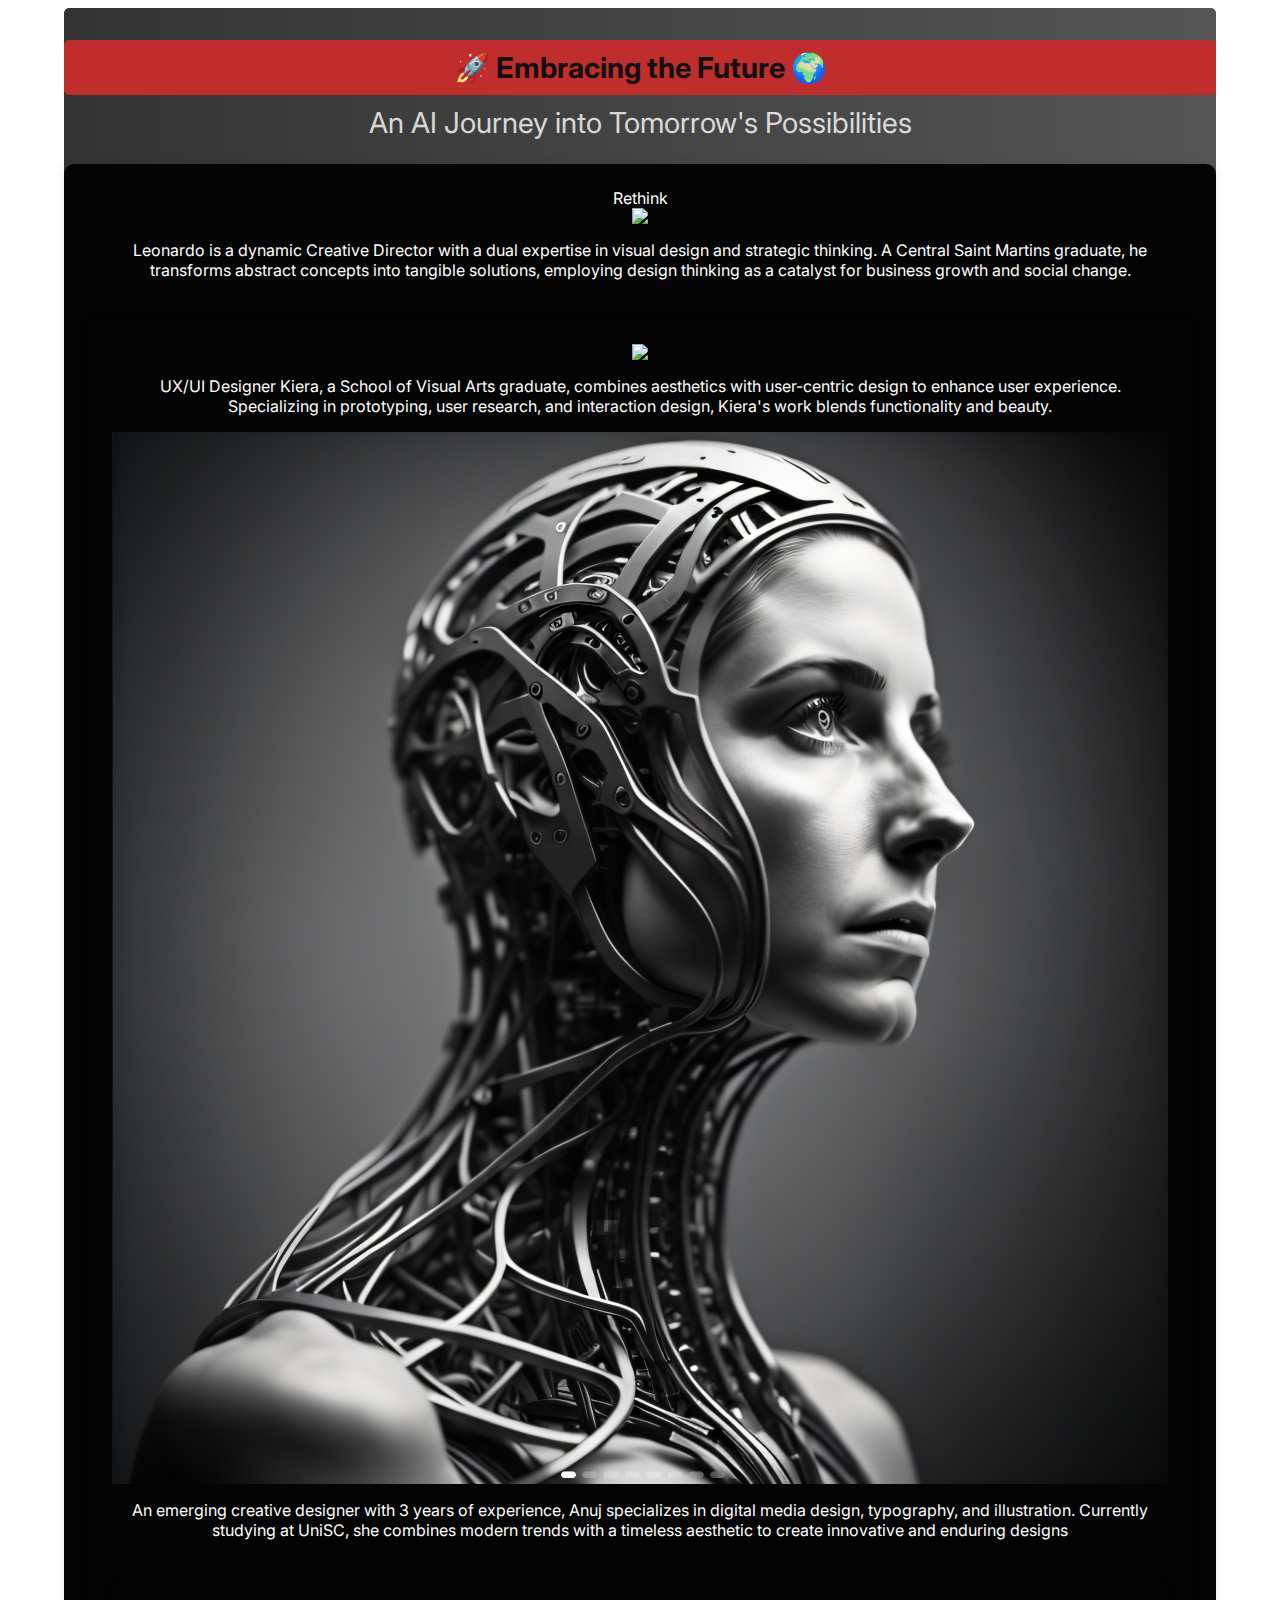
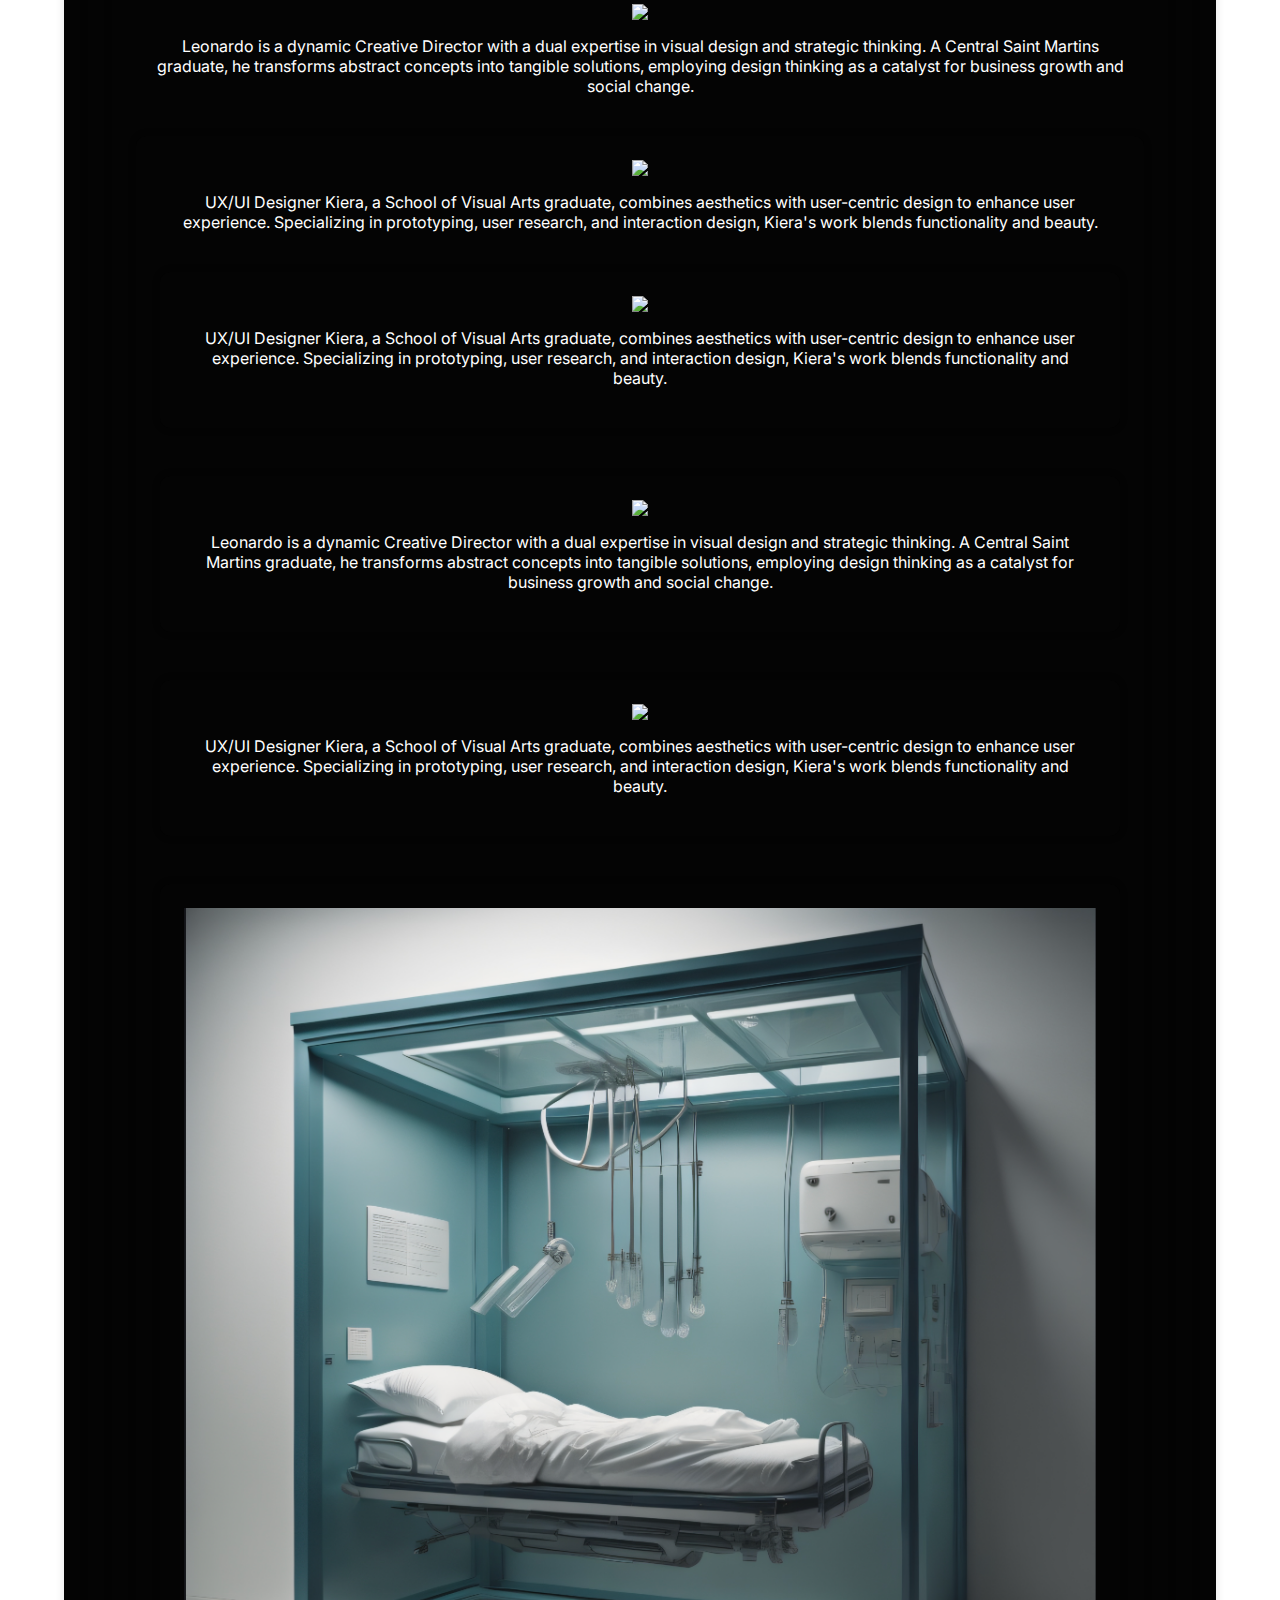
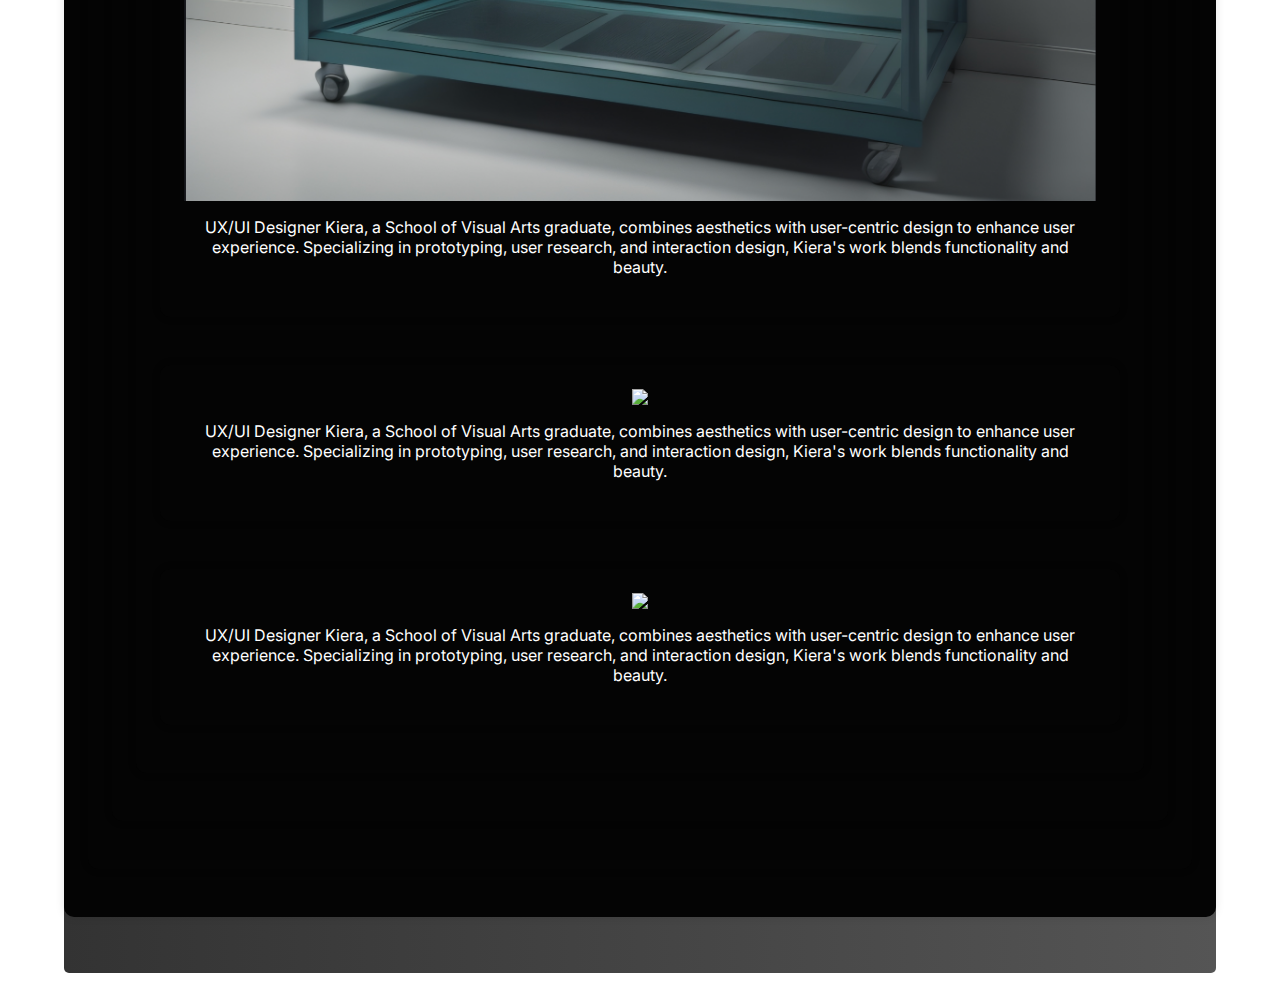
==== index.html @ 58dbc4e2 "Add files via upload" ====
<!DOCTYPE html>
<html>
<head>
    <meta charset="UTF-8" />
    <meta name="viewport" content="width=device-width, initial-scale=1">
    <title>DES222</title>
    <link href='https://fonts.googleapis.com/css?family=Inter' rel='stylesheet'>
    <link rel="stylesheet" href="style.css">
</head>
<body>
    
  <div class="main-container">
    <div class="banner" id="banner">
        <div class="banner-title">🚀 Embracing the Future 🌍</div>
        <div class="banner-subtitle">An AI Journey into Tomorrow's Possibilities</div>
        
        
        
        
        
        <style>
          .team-member-card-image {
            max-width: 100%; /* Set the maximum width to 100% of its container */
            width: auto; /* Let the browser adjust the width while maintaining aspect ratio */
            height: auto; /* Allow the height to adjust automatically */
            display: block; /* Ensures proper alignment and spacing */
          }
        </style>
   


    
    <div class="team-member-card" id="teamMemberCard2"> Rethink
      <img class="team-member-card-image" id="teamMemberCardImage2" src="./images/New head.png"></img>
      <div class="team-member-card-blurb" id="teamMemberCardBlurb2">Leonardo is a dynamic Creative Director with a dual expertise in visual design and strategic thinking. A Central Saint Martins graduate, he transforms abstract concepts into tangible solutions, employing design thinking as a catalyst for business growth and social change.</div>
    
    <div class="team-member-card" id="teamMemberCard3">
      <img class="team-member-card-image" id="teamMemberCardImage3" src="./images/Human Age .png"></img>
      <div class="team-member-card-blurb" id="teamMemberCardBlurb3">UX/UI Designer Kiera, a School of Visual Arts graduate, combines aesthetics with user-centric design to enhance user experience. Specializing in prototyping, user research, and interaction design, Kiera's work blends functionality and beauty.</div>
    
    <div class="Human Evalution" id="teamMemberCard1">
      <img class="team-member-card-image" id="teamMemberCardImage1" src="./images/Robot change.png"></img>
      <div class="team-member-card-blurb" id="teamMemberCardBlurb1">An emerging creative designer with 3 years of experience, Anuj specializes in digital media design, typography, and illustration. Currently studying at UniSC, she combines modern trends with a timeless aesthetic to create innovative and enduring designs</div>
  
    <div class="team-member-card" id="teamMemberCard2">
      <img class="team-member-card-image" id="teamMemberCardImage2" src="./images/Hospital.png"></img>
      <div class="team-member-card-blurb" id="teamMemberCardBlurb2">Leonardo is a dynamic Creative Director with a dual expertise in visual design and strategic thinking. A Central Saint Martins graduate, he transforms abstract concepts into tangible solutions, employing design thinking as a catalyst for business growth and social change.</div>
    
    <div class="team-member-card" id="teamMemberCard3">
      <img class="team-member-card-image" id="teamMemberCardImage3" src="./images/Human upgrades.png"></img>
      <div class="team-member-card-blurb" id="teamMemberCardBlurb3">UX/UI Designer Kiera, a School of Visual Arts graduate, combines aesthetics with user-centric design to enhance user experience. Specializing in prototyping, user research, and interaction design, Kiera's work blends functionality and beauty.</div>
      <div class="team-member-card" id="teamMemberCard3">
      <img class="team-member-card-image" id="teamMemberCardImage3" src="./images/Medical advancments.png"></img>
      <div class="team-member-card-blurb" id="teamMemberCardBlurb3">UX/UI Designer Kiera, a School of Visual Arts graduate, combines aesthetics with user-centric design to enhance user experience. Specializing in prototyping, user research, and interaction design, Kiera's work blends functionality and beauty.</div>
    </div>
    <div class="team-member-card" id="teamMemberCard2">
      <img class="team-member-card-image" id="teamMemberCardImage2" src="./images/Future evalution.png"></img>
      <div class="team-member-card-blurb" id="teamMemberCardBlurb2">Leonardo is a dynamic Creative Director with a dual expertise in visual design and strategic thinking. A Central Saint Martins graduate, he transforms abstract concepts into tangible solutions, employing design thinking as a catalyst for business growth and social change.</div>
    </div>
    <div class="team-member-card" id="teamMemberCard3">
      <img class="team-member-card-image" id="teamMemberCardImage3" src="./images/Future Dating.png"></img>
      <div class="team-member-card-blurb" id="teamMemberCardBlurb3">UX/UI Designer Kiera, a School of Visual Arts graduate, combines aesthetics with user-centric design to enhance user experience. Specializing in prototyping, user research, and interaction design, Kiera's work blends functionality and beauty.</div>
    </div>
    <div class="team-member-card" id="teamMemberCard3">
      <img class="team-member-card-image" id="teamMemberCardImage3" src="./images/Medical Hub.png"></img>
      <div class="team-member-card-blurb" id="teamMemberCardBlurb3">UX/UI Designer Kiera, a School of Visual Arts graduate, combines aesthetics with user-centric design to enhance user experience. Specializing in prototyping, user research, and interaction design, Kiera's work blends functionality and beauty.</div>
    </div>
    <div class="team-member-card" id="teamMemberCard3">
      <img class="team-member-card-image" id="teamMemberCardImage3" src="./images/Future conversation.png"></img>
      <div class="team-member-card-blurb" id="teamMemberCardBlurb3">UX/UI Designer Kiera, a School of Visual Arts graduate, combines aesthetics with user-centric design to enhance user experience. Specializing in prototyping, user research, and interaction design, Kiera's work blends functionality and beauty.</div>
    </div>
    <div class="team-member-card" id="teamMemberCard3">
      <img class="team-member-card-image" id="teamMemberCardImage3" src="./images/Future warfare.png"></img>
      <div class="team-member-card-blurb" id="teamMemberCardBlurb3">UX/UI Designer Kiera, a School of Visual Arts graduate, combines aesthetics with user-centric design to enhance user experience. Specializing in prototyping, user research, and interaction design, Kiera's work blends functionality and beauty.</div>
    </div>
</body>
</html>
---- style.css ----
/* 
Color pallete. This section defines variables for the color pallete,
so that we can refer to particular colors by name instead of hexadecimal values.
This is applied to the 'root' psuedo-element, which just means that these color
variables are available to be used anywhere in our html document
*/
/* Color palette */
:root {
    --white-font: #040404;
    --black-font: #f6f2f2;
    --main-color: #3498db; /* Add a main color */
    --accent-color: #2ecc71; /* Add an accent color */
    --background-color: #f5f5f5;
}

/* Main container styles */
.main-container {
    max-width: 72em;
    margin: 0 auto;
    font-family: 'Inter', sans-serif;
    color: var(--black-font); /* Set the main font color */
}

/* Banner styles */
.banner {
    background: linear-gradient(to right, #333, #555); /* Adjust background colors */
    text-align: center;
    padding: 2em 0; /* Slightly reduce padding for a balanced look */
    color: #fff; /* Change font color to white for contrast */
    border-radius: 5px; /* Adding rounded corners for a consistent look */
    margin-bottom: 20px; /* Adding margin for separation from the main content */
}



/* Banner title styles */
.banner-title {
    font-size: 1.8em; /* Adjust the font size as needed */
    font-weight: bold;
    background-color: #c02d2d; /* Background color */
    color: #121010; /* Text color */
    padding: 10px 20px; /* Adding padding for spacing */
    border-radius: 5px; /* Adding rounded corners */
    margin-bottom: 10px; /* Adding margin to separate from the subtitle */
}


/* Banner subtitle styles */
.banner-subtitle {
    font-size: 1.8em;
    opacity: 0.8;
}

/* Team member card styles */
.team-member-card {
    display: flex;
    flex-direction: column;
    align-items: center;
    background-color: var(--white-font);
    border-radius: 10px;
    box-shadow: 0px 0px 10px rgba(0, 0, 0, 0.1);
    padding: 1.5em;
    margin: 1.5em 0;
}

/* Team member card image styles */
.team-member-card-image {
    width: 100%;
}

/* Team member card blurb styles */
.team-member-card-blurb {
    padding: 1em; /* Add padding for better spacing */
}



/* Grid area names for specific elements */
#banner {
    grid-area: banner; /* Give the grid-area a name */
}

#teamMemberCard1 {
    grid-area: card1; /* Give the grid-area a name */
}

#teamMemberCard2 {
    grid-area: card2; /* Give the grid-area a name */
}

#teamMemberCard3 {
    grid-area: card3; /* Give the grid-area a name */
}

#teamMemberCard1 {
    grid-area: card1; /* Give the grid-area a name */
}

#teamMemberCard2 {
    grid-area: card2; /* Give the grid-area a name */
}

#teamMemberCard3 {
    grid-area: card3; /* Give the grid-area a name */
}

#teamMemberCard1 {
    grid-area: card1; /* Give the grid-area a name */
}

#teamMemberCard2 {
    grid-area: card2; /* Give the grid-area a name */
}

#teamMemberCard3 {
    grid-area: card3; /* Give the grid-area a name */
}


/* Flexible layout grid */
.main-container {
    display: grid;
    column-gap: 1em;
}

/* Responsive layout breakpoints */
.main-container {
    grid-template-areas:
        "banner"
        "card1"
        "card2"
        "card3"
        "clientsTitle"
        "client1"
        "client2"
        "client3"
        "client4"
        "client5"
        "client6"
        "client7"
        "client8";
}

@media (min-width: 50em) {
    .main-container {
        grid-template-areas:
            "banner"
            "card1 card2"
            "card3 card3"
            "clientsTitle clientsTitle"
            "client1 client2"
            "client3 client4"
            "client5 client6"
            "client7 client8";
    }
}

@media (min-width: 75em) {
    .main-container {
        grid-template-areas:
            "banner banner banner"
            "card1 card2 card3"
            "clientsTitle clientsTitle clientsTitle"
            "client1 client2 client3"
            "client4 client5 client6"
            "client7 client8 client8";
    }
}
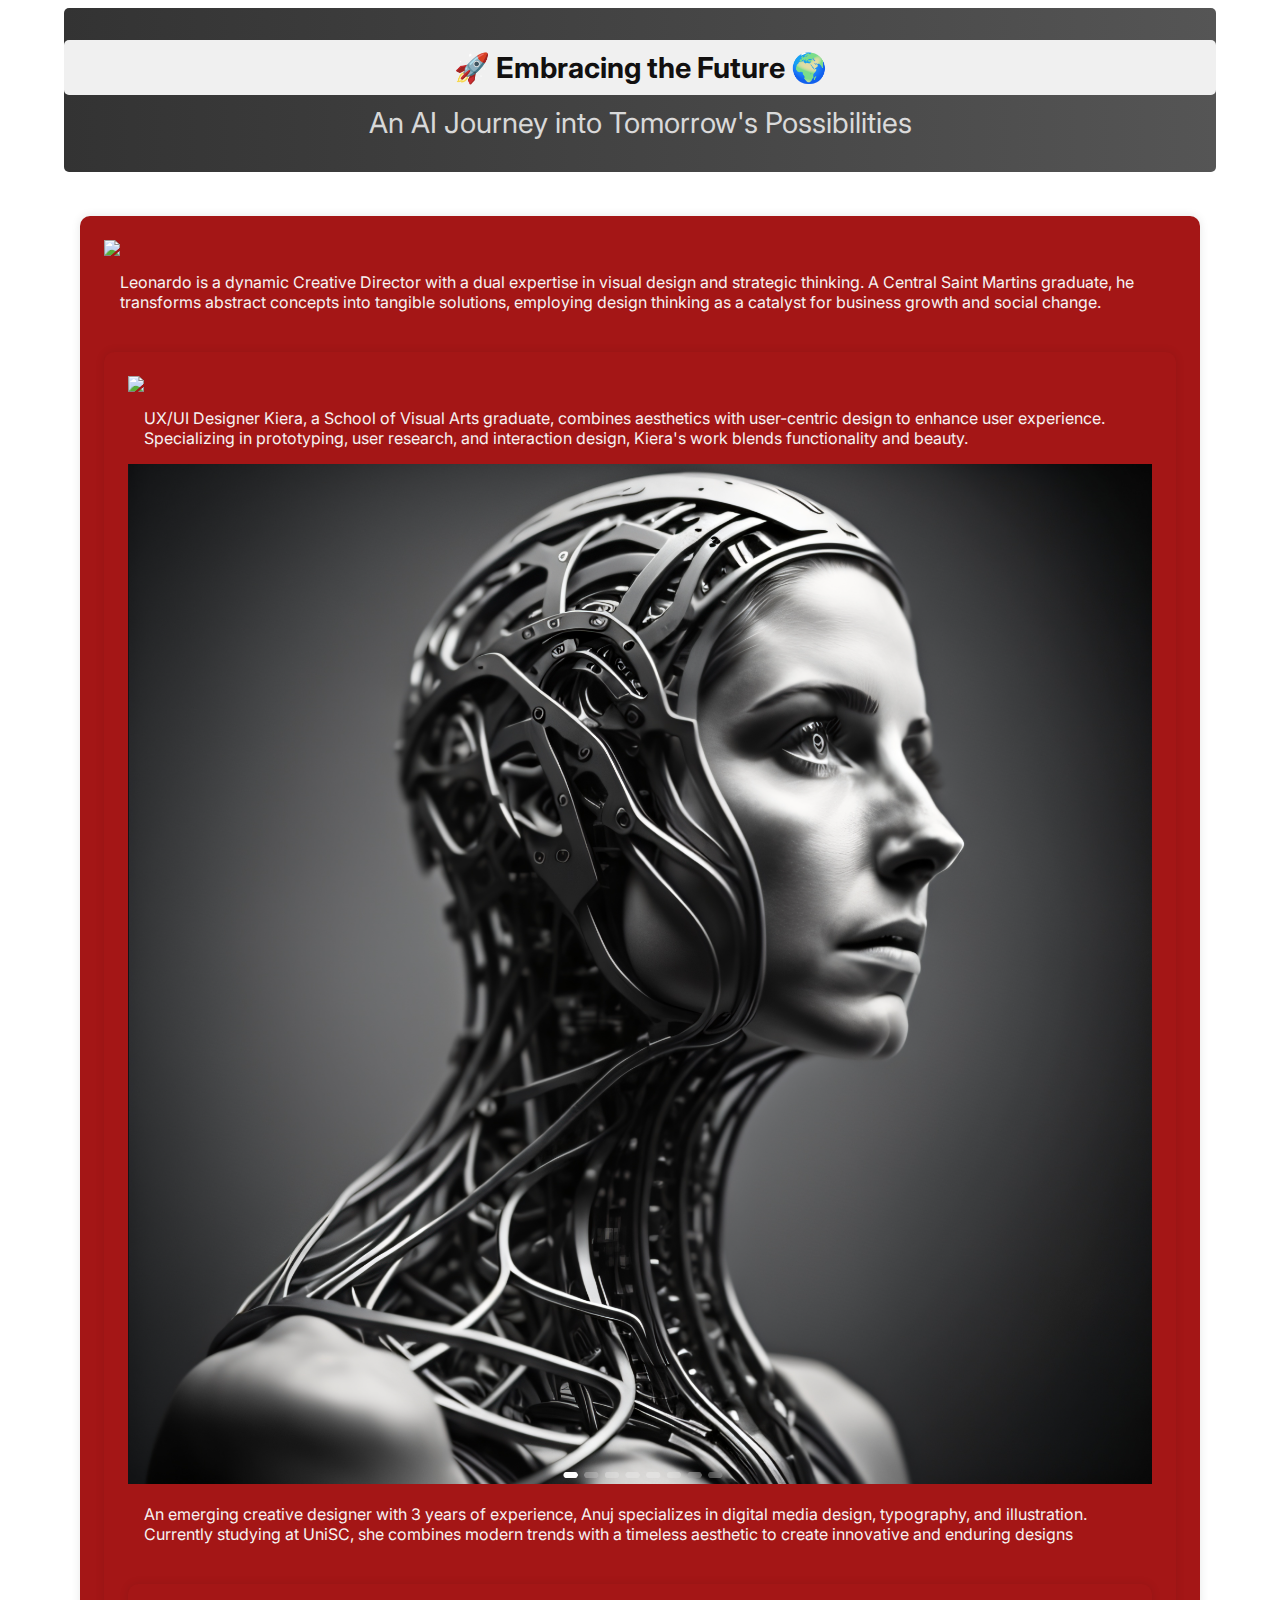
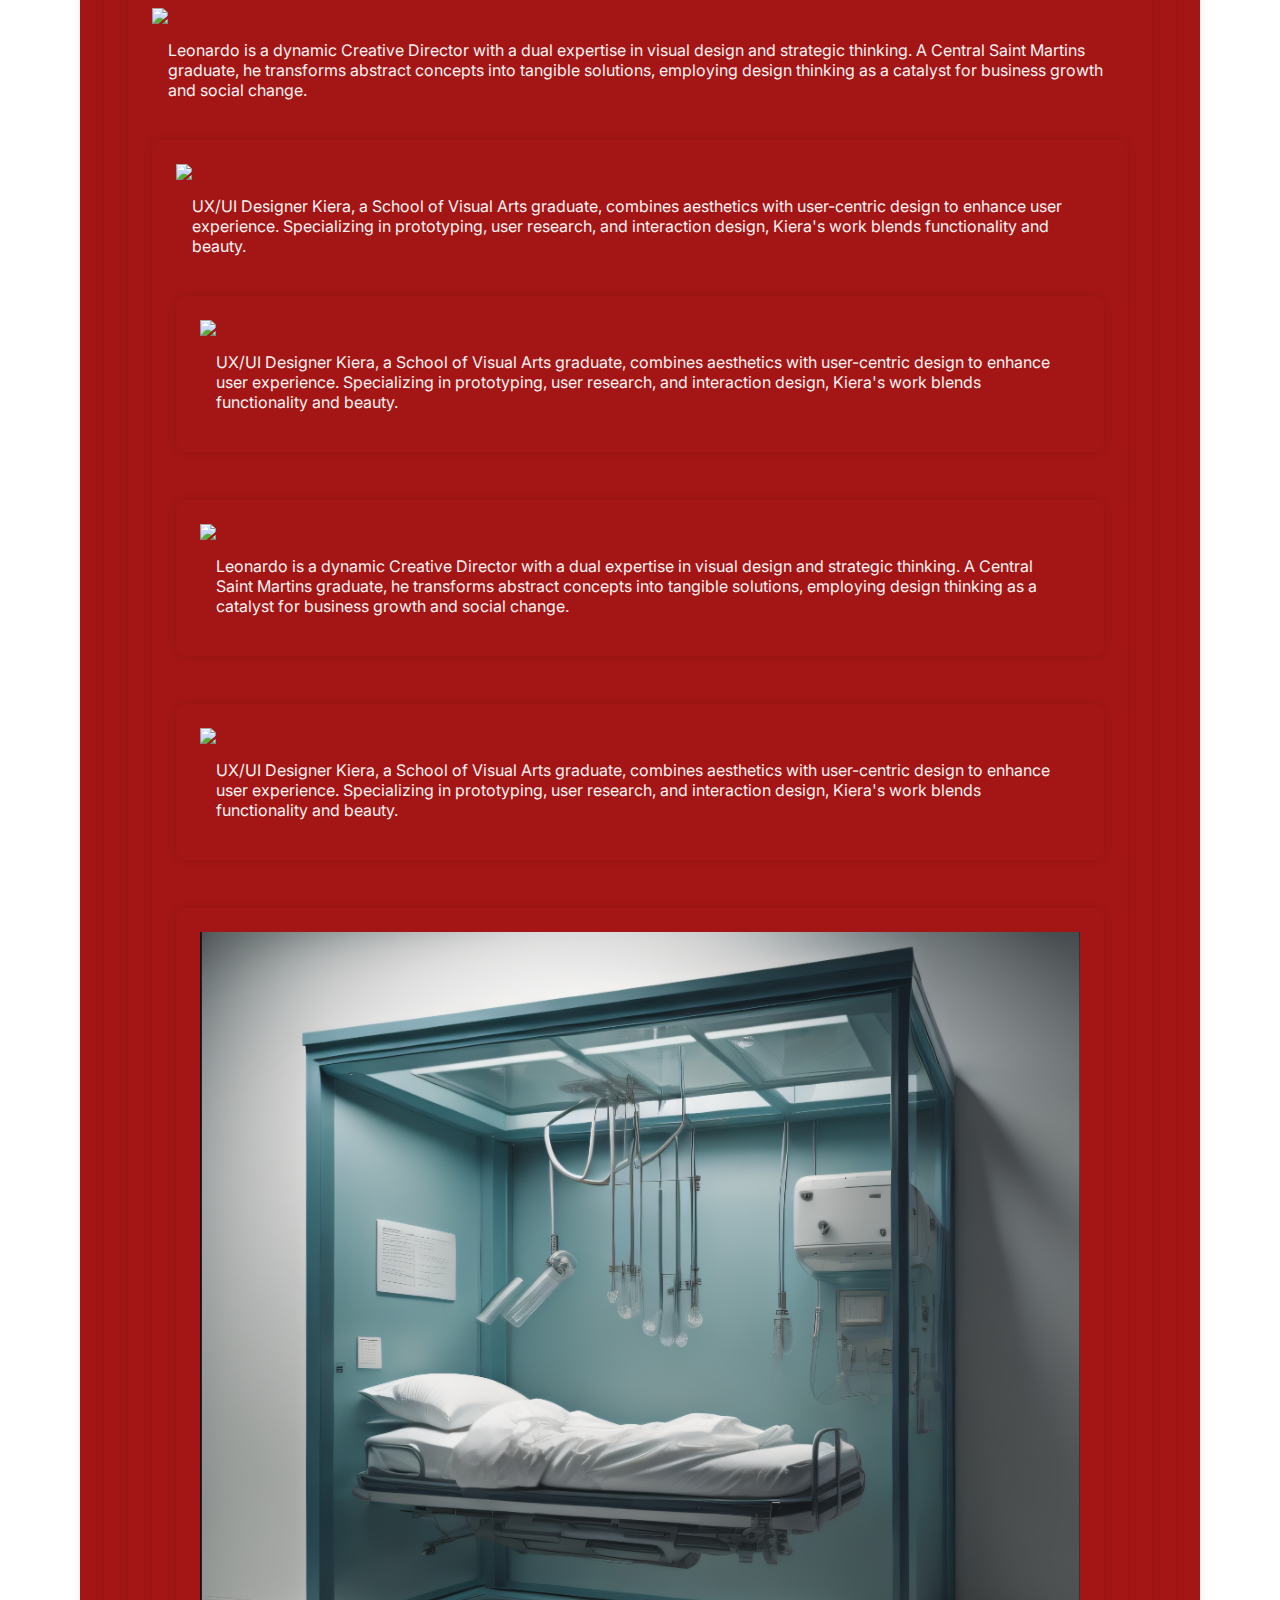
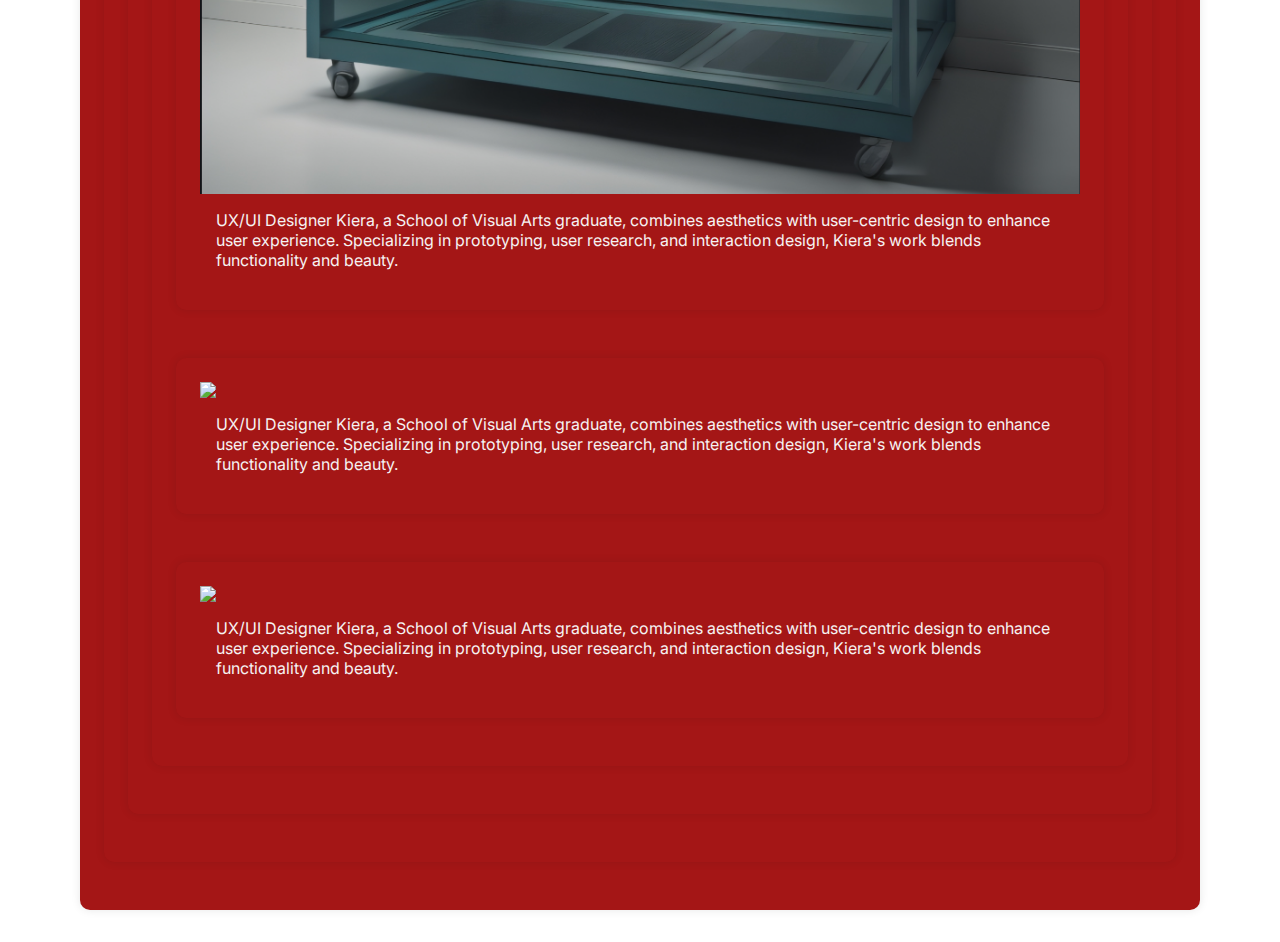
==== commit 9a7a8b80: "Update index.html" ====
--- a/index.html
+++ b/index.html
@@ -9,28 +9,16 @@
 </head>
 <body>
     
-  <div class="main-container">
-    <div class="banner" id="banner">
-        <div class="banner-title">🚀 Embracing the Future 🌍</div>
-        <div class="banner-subtitle">An AI Journey into Tomorrow's Possibilities</div>
+    <div class="main-container">
+        <div class="banner" id="banner">
+            <div class="banner-title">🚀 Embracing the Future 🌍</div>
+            <div class="banner-subtitle">An AI Journey into Tomorrow's Possibilities</div>
+        </div>
         
-        
-        
-        
-        
-        <style>
-          .team-member-card-image {
-            max-width: 100%; /* Set the maximum width to 100% of its container */
-            width: auto; /* Let the browser adjust the width while maintaining aspect ratio */
-            height: auto; /* Allow the height to adjust automatically */
-            display: block; /* Ensures proper alignment and spacing */
-          }
-        </style>
-   
 
 
     
-    <div class="team-member-card" id="teamMemberCard2"> Rethink
+    <div class="team-member-card" id="teamMemberCard2"> 
       <img class="team-member-card-image" id="teamMemberCardImage2" src="./images/New head.png"></img>
       <div class="team-member-card-blurb" id="teamMemberCardBlurb2">Leonardo is a dynamic Creative Director with a dual expertise in visual design and strategic thinking. A Central Saint Martins graduate, he transforms abstract concepts into tangible solutions, employing design thinking as a catalyst for business growth and social change.</div>
     
@@ -48,7 +36,7 @@
     
     <div class="team-member-card" id="teamMemberCard3">
       <img class="team-member-card-image" id="teamMemberCardImage3" src="./images/Human upgrades.png"></img>
-      <div class="team-member-card-blurb" id="teamMemberCardBlurb3">UX/UI Designer Kiera, a School of Visual Arts graduate, combines aesthetics with user-centric design to enhance user experience. Specializing in prototyping, user research, and interaction design, Kiera's work blends functionality and beauty.</div>
+    <div class="team-member-card-blurb" id="teamMemberCardBlurb3">UX/UI Designer Kiera, a School of Visual Arts graduate, combines aesthetics with user-centric design to enhance user experience. Specializing in prototyping, user research, and interaction design, Kiera's work blends functionality and beauty.</div>
       <div class="team-member-card" id="teamMemberCard3">
       <img class="team-member-card-image" id="teamMemberCardImage3" src="./images/Medical advancments.png"></img>
       <div class="team-member-card-blurb" id="teamMemberCardBlurb3">UX/UI Designer Kiera, a School of Visual Arts graduate, combines aesthetics with user-centric design to enhance user experience. Specializing in prototyping, user research, and interaction design, Kiera's work blends functionality and beauty.</div>
--- a/style.css
+++ b/style.css
@@ -6,7 +6,7 @@
 */
 /* Color palette */
 :root {
-    --white-font: #040404;
+    --white-font: #a41616;
     --black-font: #f6f2f2;
     --main-color: #3498db; /* Add a main color */
     --accent-color: #2ecc71; /* Add an accent color */
@@ -37,7 +37,7 @@
 .banner-title {
     font-size: 1.8em; /* Adjust the font size as needed */
     font-weight: bold;
-    background-color: #c02d2d; /* Background color */
+    background-color: #f0f0f0; /* Background color */
     color: #121010; /* Text color */
     padding: 10px 20px; /* Adding padding for spacing */
     border-radius: 5px; /* Adding rounded corners */
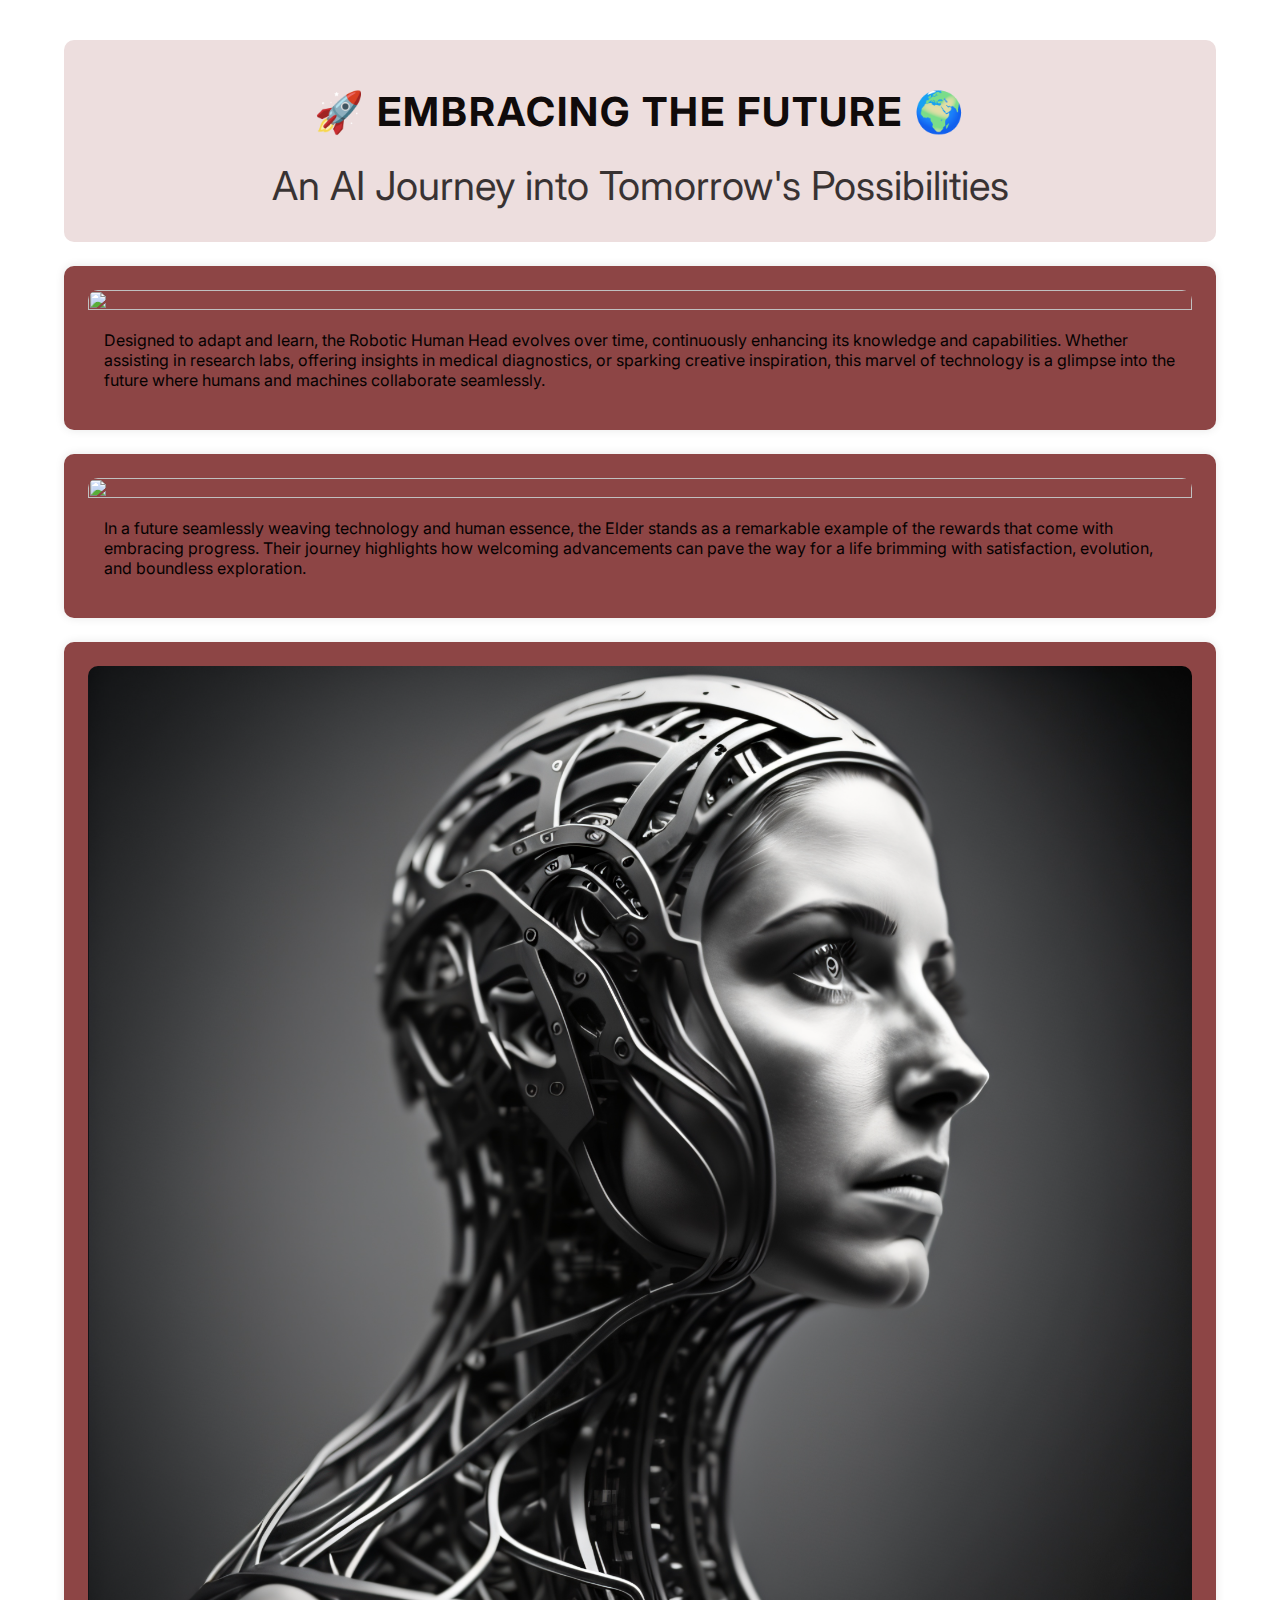
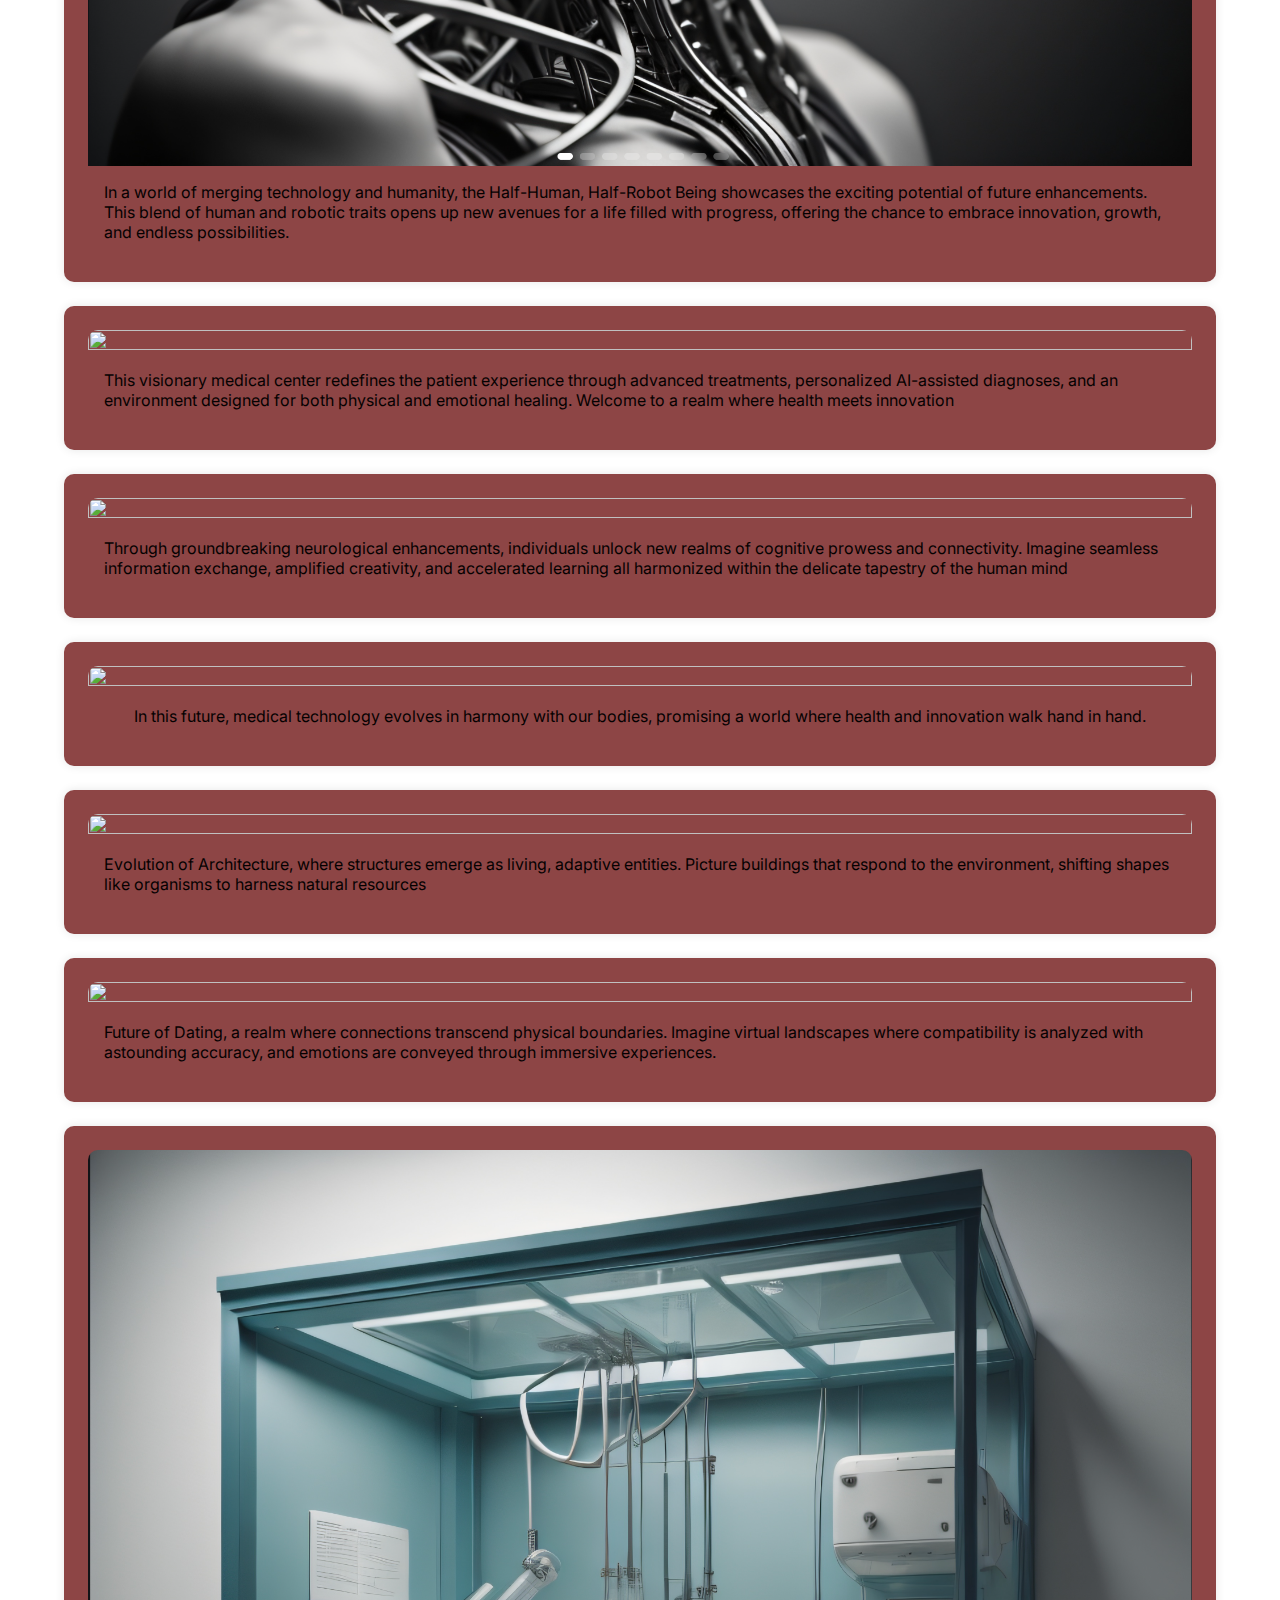
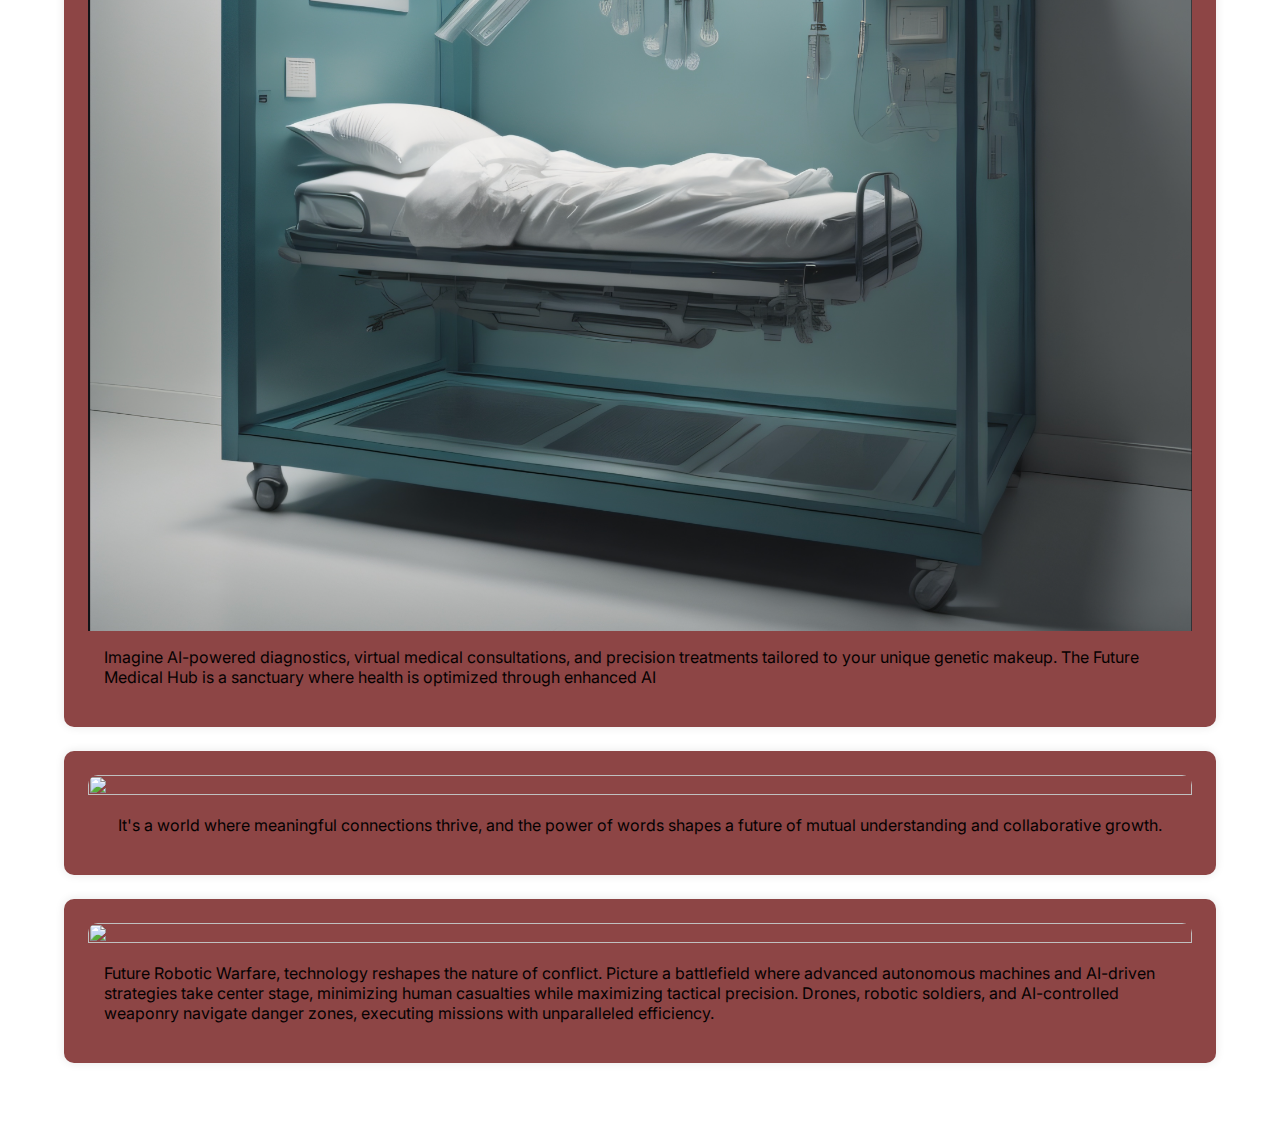
==== commit 4dd686bf: "Update index.html" ====
--- a/index.html
+++ b/index.html
@@ -9,58 +9,89 @@
 </head>
 <body>
     
-    <div class="main-container">
-        <div class="banner" id="banner">
-            <div class="banner-title">🚀 Embracing the Future 🌍</div>
-            <div class="banner-subtitle">An AI Journey into Tomorrow's Possibilities</div>
+<div class="main-container">
+    <div class="banner" id="banner">
+        <div class="banner-title">🚀 Embracing the Future 🌍</div>
+        <div class="banner-subtitle">An AI Journey into Tomorrow's Possibilities</div>
+    </div>
+
+    <div class="team-member-card" id="teamMemberCard2"> 
+        <img class="team-member-card-image" id="teamMemberCardImage2" src="./images/New head.png">
+        <div class="team-member-card-blurb" id="teamMemberCardBlurb2">
+          Designed to adapt and learn, the Robotic Human Head evolves over time, continuously enhancing its knowledge and capabilities. Whether assisting in research labs, offering insights in medical diagnostics, or sparking creative inspiration, this marvel of technology is a glimpse into the future where humans and machines collaborate seamlessly.
         </div>
-        
+    </div>
 
+    <div class="team-member-card" id="teamMemberCard3">
+        <img class="team-member-card-image" id="teamMemberCardImage3" src="./images/Human Age .png">
+        <div class="team-member-card-blurb" id="teamMemberCardBlurb3">
+          In a future seamlessly weaving technology and human essence, the Elder stands as a remarkable example of the rewards that come with embracing progress. Their journey highlights how welcoming advancements can pave the way for a life brimming with satisfaction, evolution, and boundless exploration.
+        </div>
+    </div>
 
-    
-    <div class="team-member-card" id="teamMemberCard2"> 
-      <img class="team-member-card-image" id="teamMemberCardImage2" src="./images/New head.png"></img>
-      <div class="team-member-card-blurb" id="teamMemberCardBlurb2">Leonardo is a dynamic Creative Director with a dual expertise in visual design and strategic thinking. A Central Saint Martins graduate, he transforms abstract concepts into tangible solutions, employing design thinking as a catalyst for business growth and social change.</div>
+    <div class="team-member-card" id="teamMemberCard1">
+        <img class="team-member-card-image" id="teamMemberCardImage1" src="./images/Robot change.png">
+        <div class="team-member-card-blurb" id="teamMemberCardBlurb1">
+          In a world of merging technology and humanity, the Half-Human, Half-Robot Being showcases the exciting potential of future enhancements. This blend of human and robotic traits opens up new avenues for a life filled with progress, offering the chance to embrace innovation, growth, and endless possibilities.
+        </div>
+    </div>
+
+    <div class="team-member-card" id="teamMemberCard2">
+        <img class="team-member-card-image" id="teamMemberCardImage2" src="./images/Hospital.png">
+        <div class="team-member-card-blurb" id="teamMemberCardBlurb2">
+          This visionary medical center redefines the patient experience through advanced treatments, personalized AI-assisted diagnoses, and an environment designed for both physical and emotional healing. Welcome to a realm where health meets innovation
+        </div>
+    </div>
+
+    <div class="team-member-card" id="teamMemberCard3">
+        <img class="team-member-card-image" id="teamMemberCardImage3" src="./images/Human upgrades.png">
+        <div class="team-member-card-blurb" id="teamMemberCardBlurb3">
+          Through groundbreaking neurological enhancements, individuals unlock new realms of cognitive prowess and connectivity. Imagine seamless information exchange, amplified creativity, and accelerated learning all harmonized within the delicate tapestry of the human mind
+        </div>
+    </div>
+
+    <div class="team-member-card" id="teamMemberCard3">
+        <img class="team-member-card-image" id="teamMemberCardImage3" src="./images/Medical advancments.png">
+        <div class="team-member-card-blurb" id="teamMemberCardBlurb3">
+          In this future, medical technology evolves in harmony with our bodies, promising a world where health and innovation walk hand in hand.
+        </div>
+    </div>
+
+    <div class="team-member-card" id="teamMemberCard2">
+        <img class="team-member-card-image" id="teamMemberCardImage2" src="./images/Future evalution.png">
+        <div class="team-member-card-blurb" id="teamMemberCardBlurb2">
+          Evolution of Architecture, where structures emerge as living, adaptive entities. Picture buildings that respond to the environment, shifting shapes like organisms to harness natural resources
+        </div>
+    </div>
+
+    <div class="team-member-card" id="teamMemberCard3">
+        <img class="team-member-card-image" id="teamMemberCardImage3" src="./images/Future Dating.png">
+        <div class="team-member-card-blurb" id="teamMemberCardBlurb3">
+          Future of Dating, a realm where connections transcend physical boundaries. Imagine virtual landscapes where compatibility is analyzed with astounding accuracy, and emotions are conveyed through immersive experiences.
+        </div>
+    </div>
+
+    <div class="team-member-card" id="teamMemberCard3">
+        <img class="team-member-card-image" id="teamMemberCardImage3" src="./images/Medical Hub.png">
+        <div class="team-member-card-blurb" id="teamMemberCardBlurb3">
+          Imagine AI-powered diagnostics, virtual medical consultations, and precision treatments tailored to your unique genetic makeup. The Future Medical Hub is a sanctuary where health is optimized through enhanced AI
+       </div>
+    </div>
     
     <div class="team-member-card" id="teamMemberCard3">
-      <img class="team-member-card-image" id="teamMemberCardImage3" src="./images/Human Age .png"></img>
-      <div class="team-member-card-blurb" id="teamMemberCardBlurb3">UX/UI Designer Kiera, a School of Visual Arts graduate, combines aesthetics with user-centric design to enhance user experience. Specializing in prototyping, user research, and interaction design, Kiera's work blends functionality and beauty.</div>
-    
-    <div class="Human Evalution" id="teamMemberCard1">
-      <img class="team-member-card-image" id="teamMemberCardImage1" src="./images/Robot change.png"></img>
-      <div class="team-member-card-blurb" id="teamMemberCardBlurb1">An emerging creative designer with 3 years of experience, Anuj specializes in digital media design, typography, and illustration. Currently studying at UniSC, she combines modern trends with a timeless aesthetic to create innovative and enduring designs</div>
-  
-    <div class="team-member-card" id="teamMemberCard2">
-      <img class="team-member-card-image" id="teamMemberCardImage2" src="./images/Hospital.png"></img>
-      <div class="team-member-card-blurb" id="teamMemberCardBlurb2">Leonardo is a dynamic Creative Director with a dual expertise in visual design and strategic thinking. A Central Saint Martins graduate, he transforms abstract concepts into tangible solutions, employing design thinking as a catalyst for business growth and social change.</div>
-    
+        <img class="team-member-card-image" id="teamMemberCardImage3" src="./images/Future conversation.png">
+        <div class="team-member-card-blurb" id="teamMemberCardBlurb3">
+          It's a world where meaningful connections thrive, and the power of words shapes a future of mutual understanding and collaborative growth.
+        </div>
+    </div>
+
     <div class="team-member-card" id="teamMemberCard3">
-      <img class="team-member-card-image" id="teamMemberCardImage3" src="./images/Human upgrades.png"></img>
-    <div class="team-member-card-blurb" id="teamMemberCardBlurb3">UX/UI Designer Kiera, a School of Visual Arts graduate, combines aesthetics with user-centric design to enhance user experience. Specializing in prototyping, user research, and interaction design, Kiera's work blends functionality and beauty.</div>
-      <div class="team-member-card" id="teamMemberCard3">
-      <img class="team-member-card-image" id="teamMemberCardImage3" src="./images/Medical advancments.png"></img>
-      <div class="team-member-card-blurb" id="teamMemberCardBlurb3">UX/UI Designer Kiera, a School of Visual Arts graduate, combines aesthetics with user-centric design to enhance user experience. Specializing in prototyping, user research, and interaction design, Kiera's work blends functionality and beauty.</div>
+        <img class="team-member-card-image" id="teamMemberCardImage3" src="./images/Future warfare.png">
+        <div class="team-member-card-blurb" id="teamMemberCardBlurb3">
+          Future Robotic Warfare, technology reshapes the nature of conflict. Picture a battlefield where advanced autonomous machines and AI-driven strategies take center stage, minimizing human casualties while maximizing tactical precision. Drones, robotic soldiers, and AI-controlled weaponry navigate danger zones, executing missions with unparalleled efficiency.
+        </div>
     </div>
-    <div class="team-member-card" id="teamMemberCard2">
-      <img class="team-member-card-image" id="teamMemberCardImage2" src="./images/Future evalution.png"></img>
-      <div class="team-member-card-blurb" id="teamMemberCardBlurb2">Leonardo is a dynamic Creative Director with a dual expertise in visual design and strategic thinking. A Central Saint Martins graduate, he transforms abstract concepts into tangible solutions, employing design thinking as a catalyst for business growth and social change.</div>
-    </div>
-    <div class="team-member-card" id="teamMemberCard3">
-      <img class="team-member-card-image" id="teamMemberCardImage3" src="./images/Future Dating.png"></img>
-      <div class="team-member-card-blurb" id="teamMemberCardBlurb3">UX/UI Designer Kiera, a School of Visual Arts graduate, combines aesthetics with user-centric design to enhance user experience. Specializing in prototyping, user research, and interaction design, Kiera's work blends functionality and beauty.</div>
-    </div>
-    <div class="team-member-card" id="teamMemberCard3">
-      <img class="team-member-card-image" id="teamMemberCardImage3" src="./images/Medical Hub.png"></img>
-      <div class="team-member-card-blurb" id="teamMemberCardBlurb3">UX/UI Designer Kiera, a School of Visual Arts graduate, combines aesthetics with user-centric design to enhance user experience. Specializing in prototyping, user research, and interaction design, Kiera's work blends functionality and beauty.</div>
-    </div>
-    <div class="team-member-card" id="teamMemberCard3">
-      <img class="team-member-card-image" id="teamMemberCardImage3" src="./images/Future conversation.png"></img>
-      <div class="team-member-card-blurb" id="teamMemberCardBlurb3">UX/UI Designer Kiera, a School of Visual Arts graduate, combines aesthetics with user-centric design to enhance user experience. Specializing in prototyping, user research, and interaction design, Kiera's work blends functionality and beauty.</div>
-    </div>
-    <div class="team-member-card" id="teamMemberCard3">
-      <img class="team-member-card-image" id="teamMemberCardImage3" src="./images/Future warfare.png"></img>
-      <div class="team-member-card-blurb" id="teamMemberCardBlurb3">UX/UI Designer Kiera, a School of Visual Arts graduate, combines aesthetics with user-centric design to enhance user experience. Specializing in prototyping, user research, and interaction design, Kiera's work blends functionality and beauty.</div>
-    </div>
+</div>
+
 </body>
 </html>
-  --- a/style.css
+++ b/style.css
@@ -1,57 +1,71 @@
-/* 
-Color pallete. This section defines variables for the color pallete,
-so that we can refer to particular colors by name instead of hexadecimal values.
-This is applied to the 'root' psuedo-element, which just means that these color
-variables are available to be used anywhere in our html document
-*/
 /* Color palette */
 :root {
-    --white-font: #a41616;
-    --black-font: #f6f2f2;
-    --main-color: #3498db; /* Add a main color */
-    --accent-color: #2ecc71; /* Add an accent color */
-    --background-color: #f5f5f5;
+    --white-font: #8d4545;
+    --black-font: #050101;
+    --main-color: #3498db;
+    --accent-color: #2ecc71;
+    --background-color: #0c0b0b;
 }
 
-/* Main container styles */
+/* Apply the same width and height to all images */
+img {
+    width: 200px; /* Set your desired width */
+    height: 200px; /* Set your desired height */
+    object-fit: cover; /* Maintain aspect ratio and cover space */
+}
+/* Base styles for all screen sizes */
+img {
+    width: 200px; /* Set your desired width */
+    height: 200px; /* Set your desired height */
+    object-fit: cover; /* Maintain aspect ratio and cover space */
+}
+
 .main-container {
     max-width: 72em;
     margin: 0 auto;
     font-family: 'Inter', sans-serif;
-    color: var(--black-font); /* Set the main font color */
+    color: var(--black-font);
+    padding: 2em;
 }
 
-/* Banner styles */
 .banner {
-    background: linear-gradient(to right, #333, #555); /* Adjust background colors */
+    background-color: #eddede;
     text-align: center;
-    padding: 2em 0; /* Slightly reduce padding for a balanced look */
-    color: #fff; /* Change font color to white for contrast */
-    border-radius: 5px; /* Adding rounded corners for a consistent look */
-    margin-bottom: 20px; /* Adding margin for separation from the main content */
+    padding: 2em 0;
+    color: #0b0808;
+    border-radius: 10px;
+    margin-bottom: 20px;
+}
+
+.banner-title {
+    font-size: 2.5em;
+    font-weight: bold;
+    color: #100b0b;
+    padding: 15px 30px;
+    border-radius: 10px;
+    text-transform: uppercase;
+    letter-spacing: 2px;
+    animation: explode 1.5s ease-in-out infinite alternate;
+}
+
+.banner-subtitle {
+    font-size: 2.5em; /* Adjust font size for the subtitle */
+    opacity: 0.8;
+    margin-top: 10px; /* Add margin between title and subtitle */
+}
+
+@keyframes explode {
+    from {
+        transform: scale(1);
+        opacity: 1;
+    }
+    to {
+        transform: scale(1.05);
+        opacity: 0.8;
+    }
 }
 
 
-
-/* Banner title styles */
-.banner-title {
-    font-size: 1.8em; /* Adjust the font size as needed */
-    font-weight: bold;
-    background-color: #f0f0f0; /* Background color */
-    color: #121010; /* Text color */
-    padding: 10px 20px; /* Adding padding for spacing */
-    border-radius: 5px; /* Adding rounded corners */
-    margin-bottom: 10px; /* Adding margin to separate from the subtitle */
-}
-
-
-/* Banner subtitle styles */
-.banner-subtitle {
-    font-size: 1.8em;
-    opacity: 0.8;
-}
-
-/* Team member card styles */
 .team-member-card {
     display: flex;
     flex-direction: column;
@@ -63,107 +77,48 @@
     margin: 1.5em 0;
 }
 
-/* Team member card image styles */
 .team-member-card-image {
     width: 100%;
+    height: 60%; /* Adjust the height as needed */
+    object-fit: cover;
+    border-radius: 10px 10px 0 0;
 }
 
-/* Team member card blurb styles */
 .team-member-card-blurb {
-    padding: 1em; /* Add padding for better spacing */
+    padding: 1em;
 }
 
-
-
-/* Grid area names for specific elements */
-#banner {
-    grid-area: banner; /* Give the grid-area a name */
-}
-
-#teamMemberCard1 {
-    grid-area: card1; /* Give the grid-area a name */
-}
-
-#teamMemberCard2 {
-    grid-area: card2; /* Give the grid-area a name */
-}
-
-#teamMemberCard3 {
-    grid-area: card3; /* Give the grid-area a name */
-}
-
-#teamMemberCard1 {
-    grid-area: card1; /* Give the grid-area a name */
-}
-
-#teamMemberCard2 {
-    grid-area: card2; /* Give the grid-area a name */
-}
-
-#teamMemberCard3 {
-    grid-area: card3; /* Give the grid-area a name */
-}
-
-#teamMemberCard1 {
-    grid-area: card1; /* Give the grid-area a name */
-}
-
-#teamMemberCard2 {
-    grid-area: card2; /* Give the grid-area a name */
-}
-
-#teamMemberCard3 {
-    grid-area: card3; /* Give the grid-area a name */
-}
-
-
-/* Flexible layout grid */
-.main-container {
-    display: grid;
-    column-gap: 1em;
-}
-
-/* Responsive layout breakpoints */
-.main-container {
-    grid-template-areas:
-        "banner"
-        "card1"
-        "card2"
-        "card3"
-        "clientsTitle"
-        "client1"
-        "client2"
-        "client3"
-        "client4"
-        "client5"
-        "client6"
-        "client7"
-        "client8";
-}
-
-@media (min-width: 50em) {
+/* Media queries for tablet and phone screens */
+@media (max-width: 1024px) {
     .main-container {
-        grid-template-areas:
-            "banner"
-            "card1 card2"
-            "card3 card3"
-            "clientsTitle clientsTitle"
-            "client1 client2"
-            "client3 client4"
-            "client5 client6"
-            "client7 client8";
+        padding: 1em;
+    }
+    
+    .banner {
+        padding: 1em;
+    }
+    
+    .team-member-card {
+        margin: 1em 0;
+        padding: 1em;
+    }
+    
+    .team-member-card-image {
+        height: 40%;
+    }
+    
+    .team-member-card-blurb {
+        font-size: 14px;
     }
 }
 
-@media (min-width: 75em) {
-    .main-container {
-        grid-template-areas:
-            "banner banner banner"
-            "card1 card2 card3"
-            "clientsTitle clientsTitle clientsTitle"
-            "client1 client2 client3"
-            "client4 client5 client6"
-            "client7 client8 client8";
+/* Media queries for phone screens */
+@media (max-width: 768px) {
+    .team-member-card-image {
+        height: 30%;
+    }
+    
+    .team-member-card-blurb {
+        font-size: 12px;
     }
 }
-
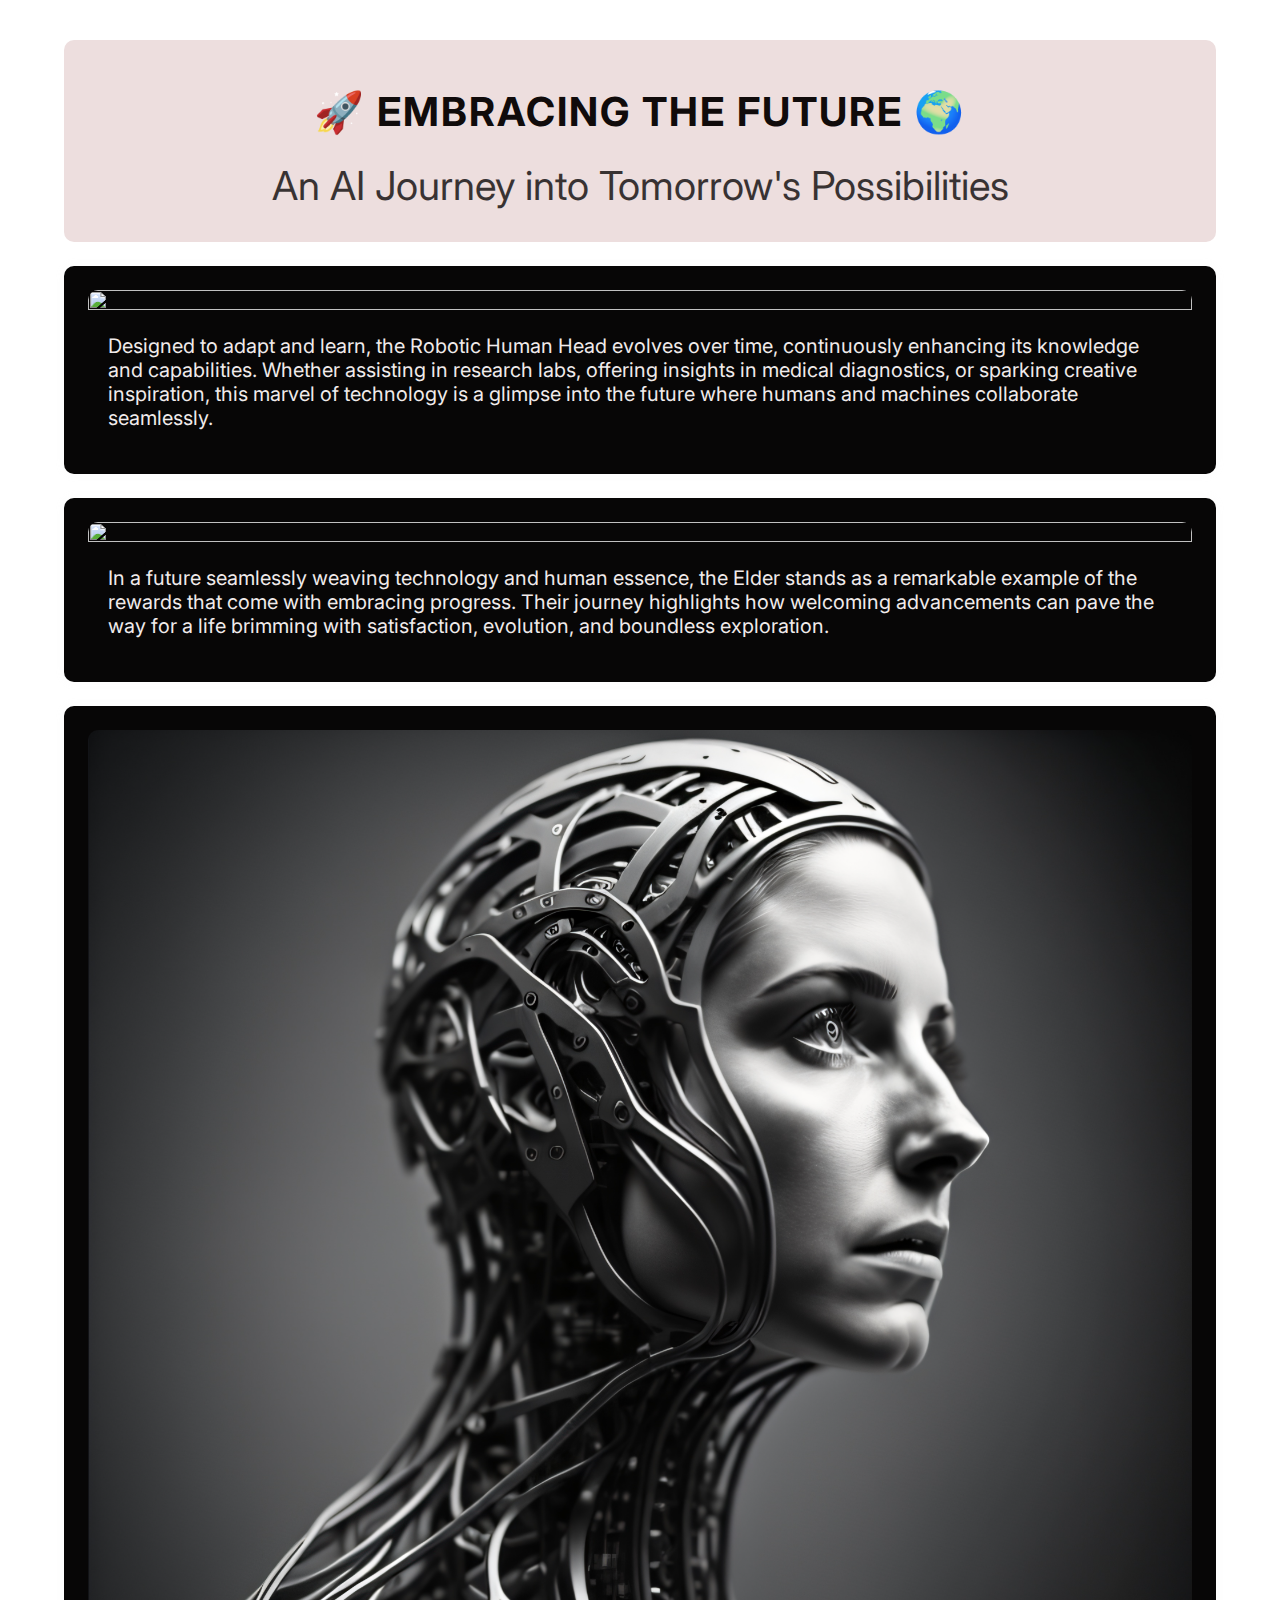
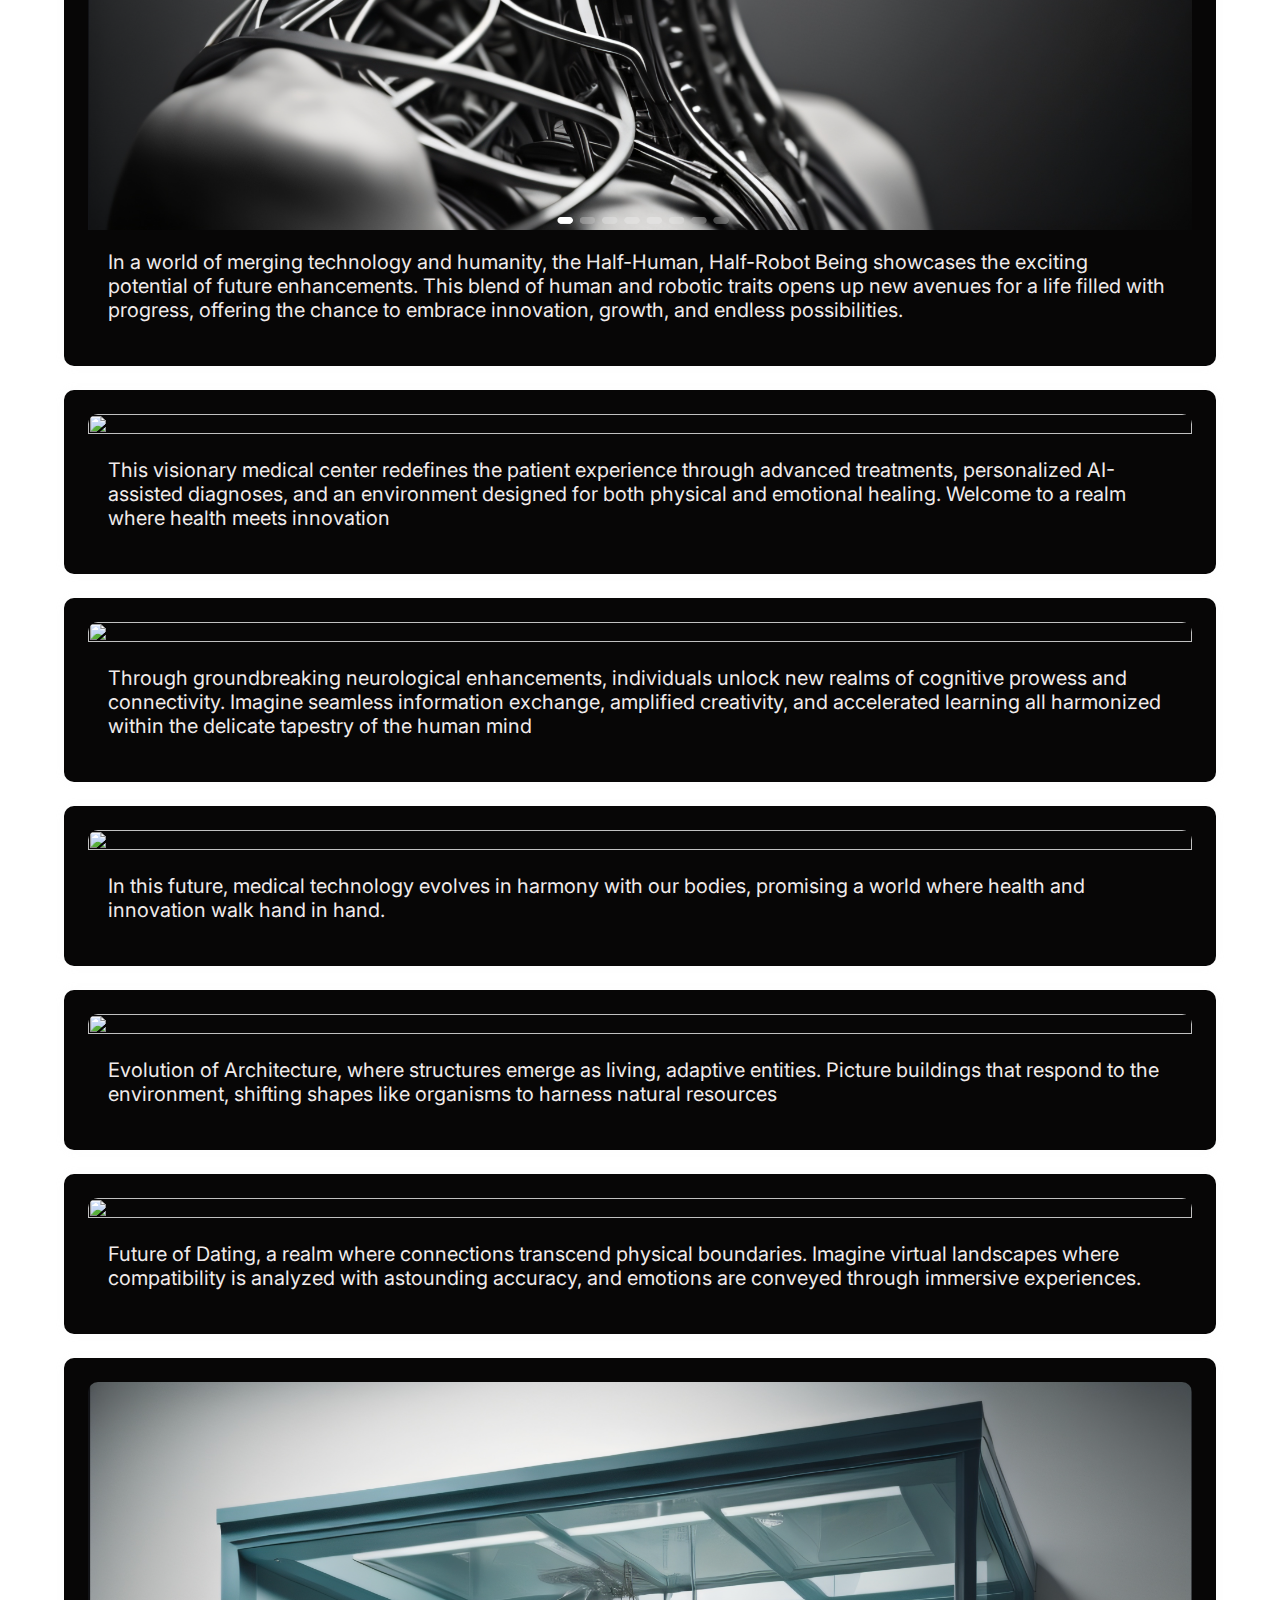
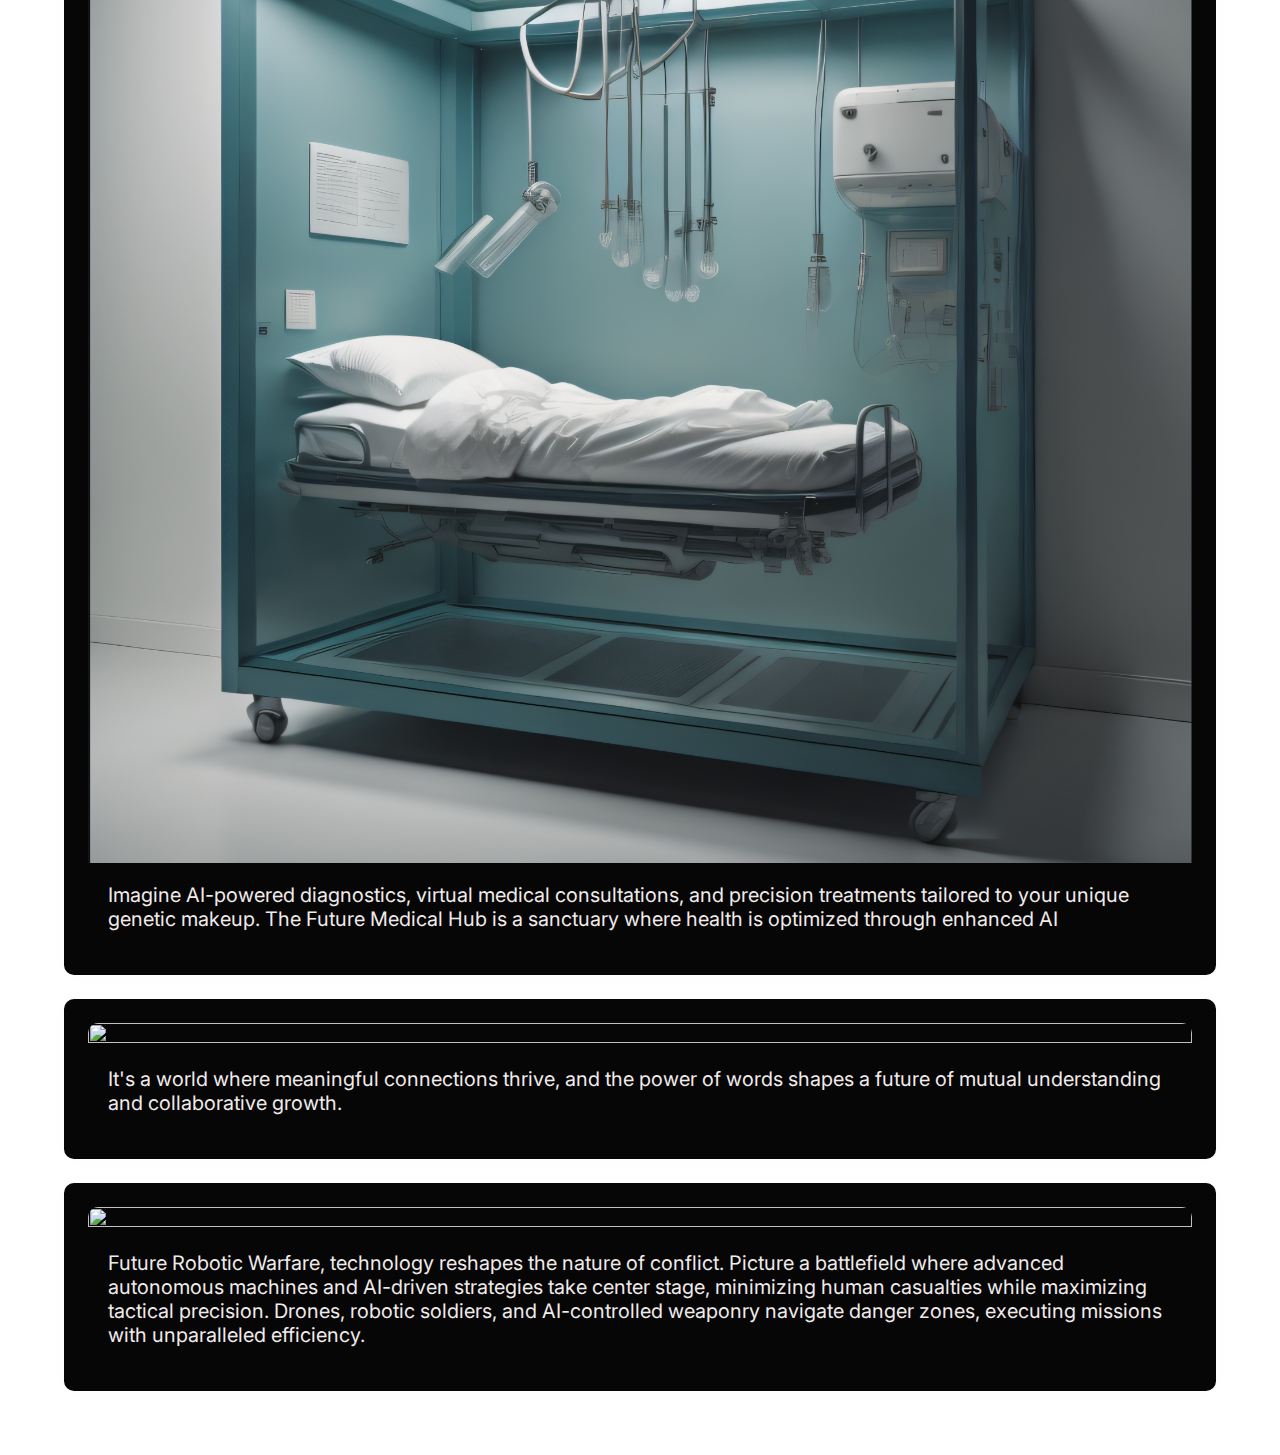
==== commit b9a51d1f: "Update index.html" ====
--- a/index.html
+++ b/index.html
@@ -95,3 +95,5 @@
 
 </body>
 </html>
+
+  
--- a/style.css
+++ b/style.css
@@ -1,9 +1,8 @@
 /* Color palette */
 :root {
-    --white-font: #8d4545;
+    --white-font: #070606;
     --black-font: #050101;
     --main-color: #3498db;
-    --accent-color: #2ecc71;
     --background-color: #0c0b0b;
 }
 
@@ -72,7 +71,7 @@
     align-items: center;
     background-color: var(--white-font);
     border-radius: 10px;
-    box-shadow: 0px 0px 10px rgba(0, 0, 0, 0.1);
+    box-shadow: 0px 0px 10px rgba(220, 211, 211, 0.1);
     padding: 1.5em;
     margin: 1.5em 0;
 }
@@ -86,7 +85,10 @@
 
 .team-member-card-blurb {
     padding: 1em;
+    font-size: 20px; /* Change the font size as needed */
+    color: #f0ebeb; /* Change the text color as needed */
 }
+
 
 /* Media queries for tablet and phone screens */
 @media (max-width: 1024px) {
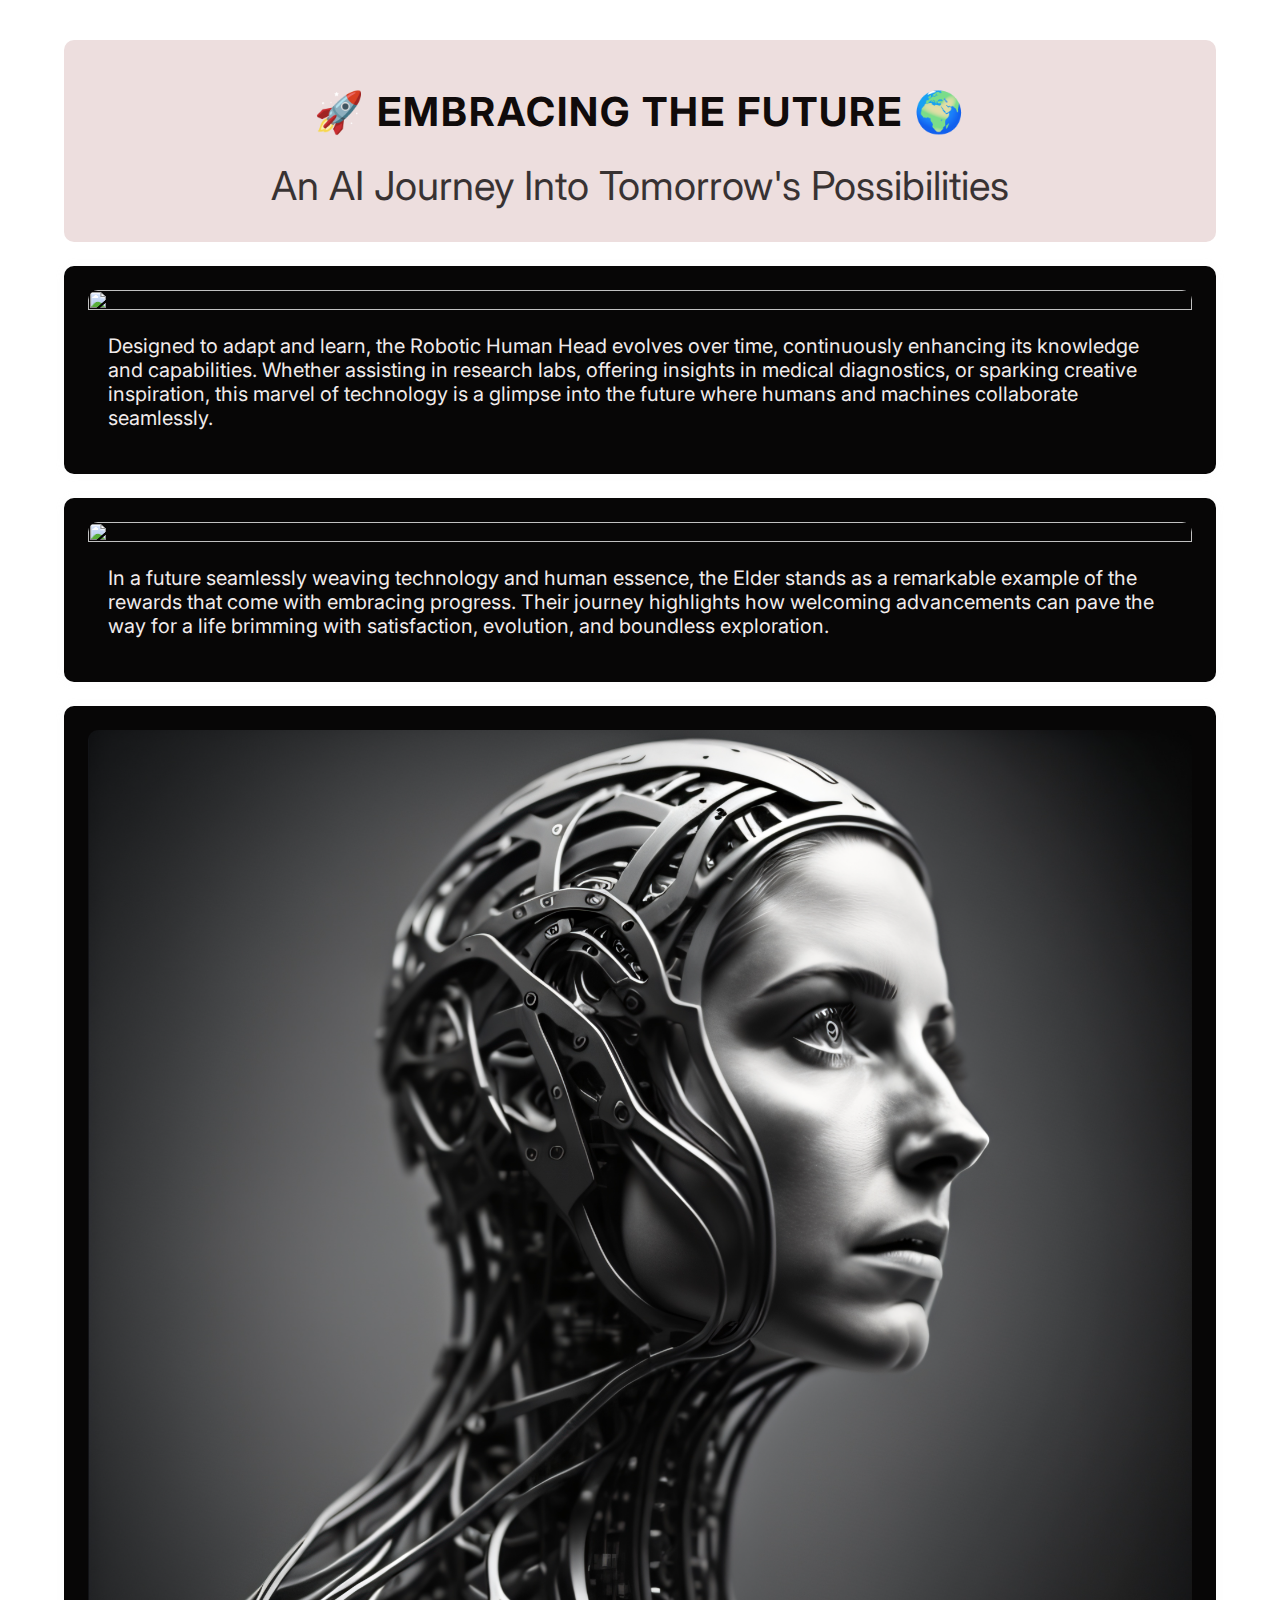
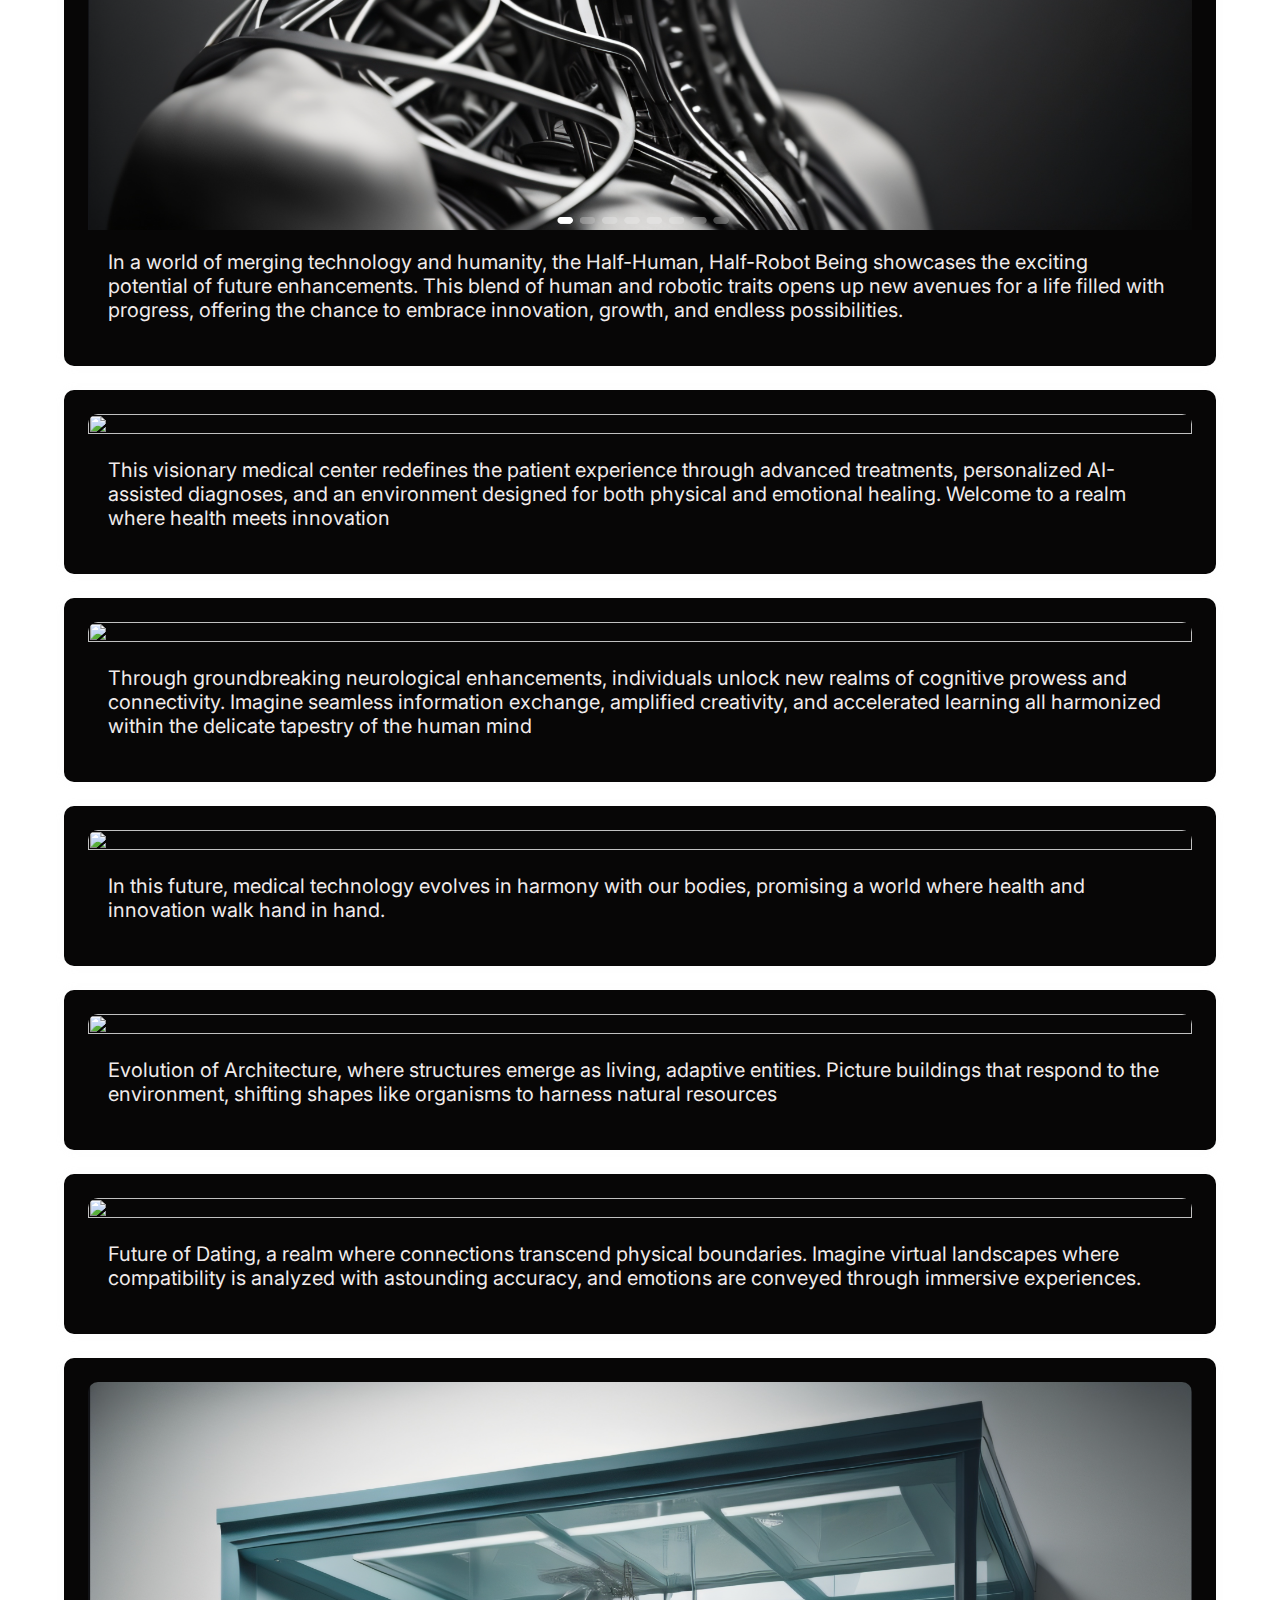
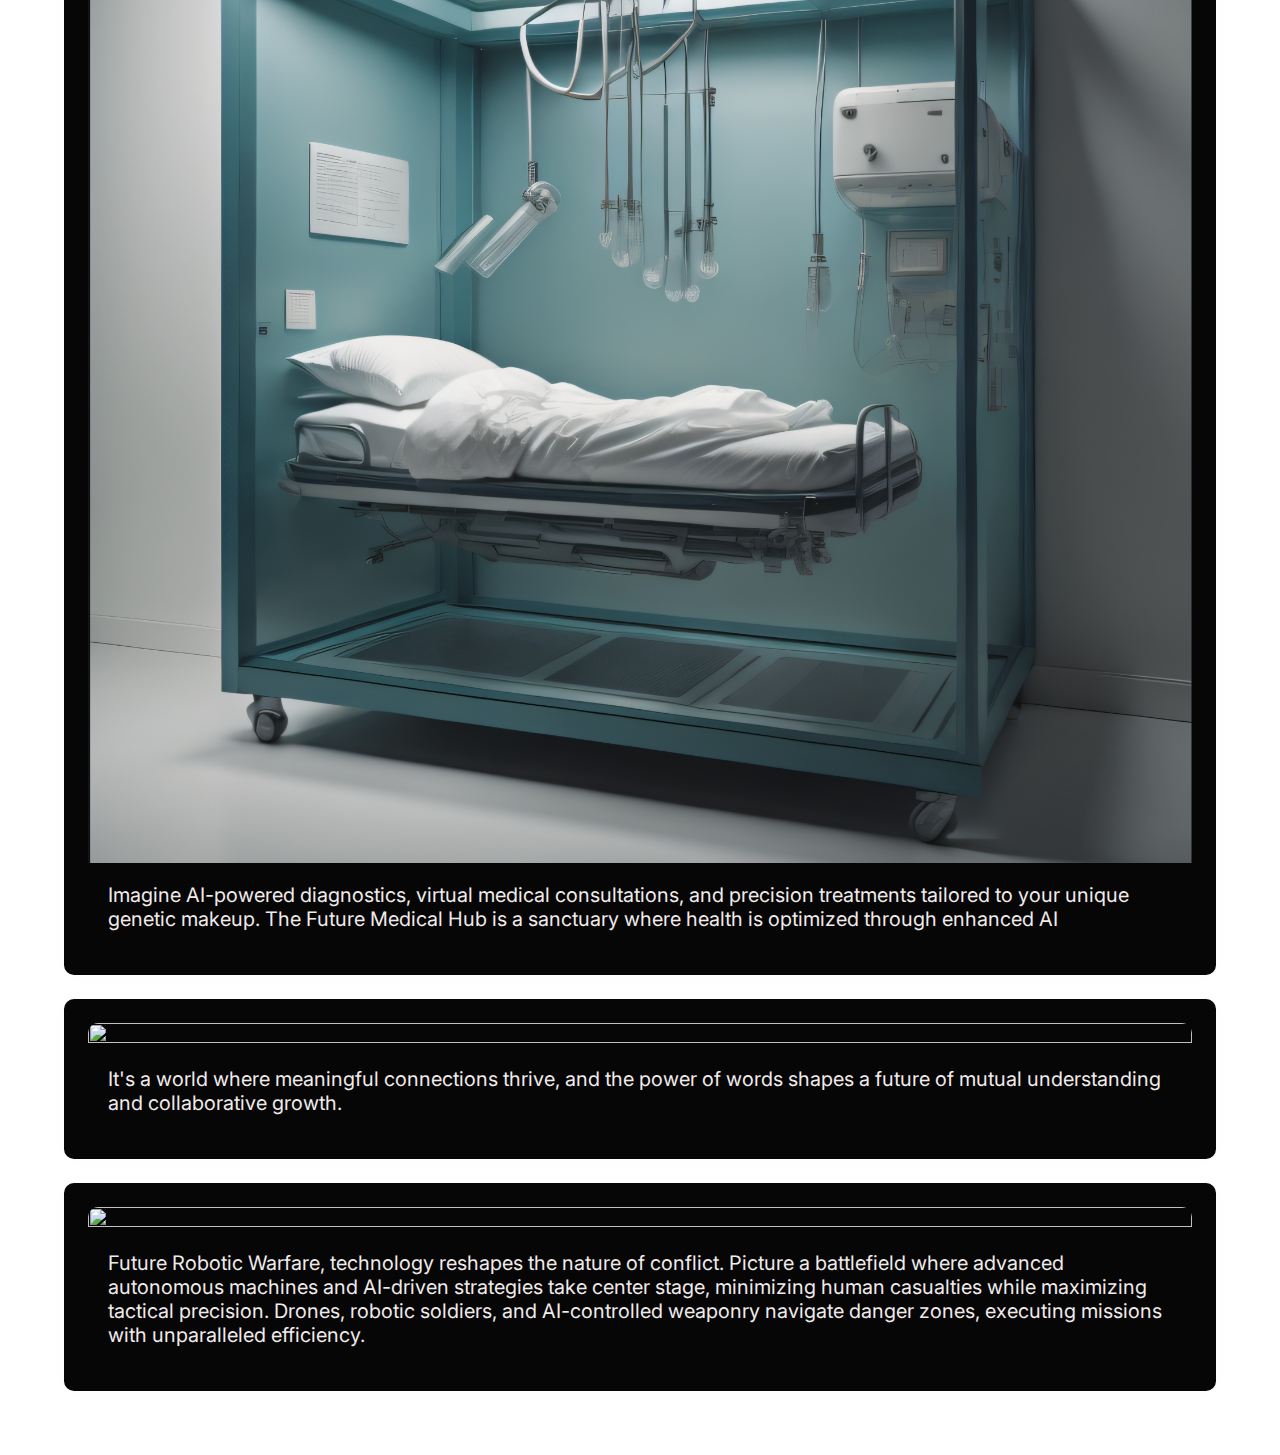
==== commit dfa5cf6e: "Update index.html" ====
--- a/index.html
+++ b/index.html
@@ -12,7 +12,7 @@
 <div class="main-container">
     <div class="banner" id="banner">
         <div class="banner-title">🚀 Embracing the Future 🌍</div>
-        <div class="banner-subtitle">An AI Journey into Tomorrow's Possibilities</div>
+        <div class="banner-subtitle">An AI Journey Into Tomorrow's Possibilities</div>
     </div>
 
     <div class="team-member-card" id="teamMemberCard2"> 
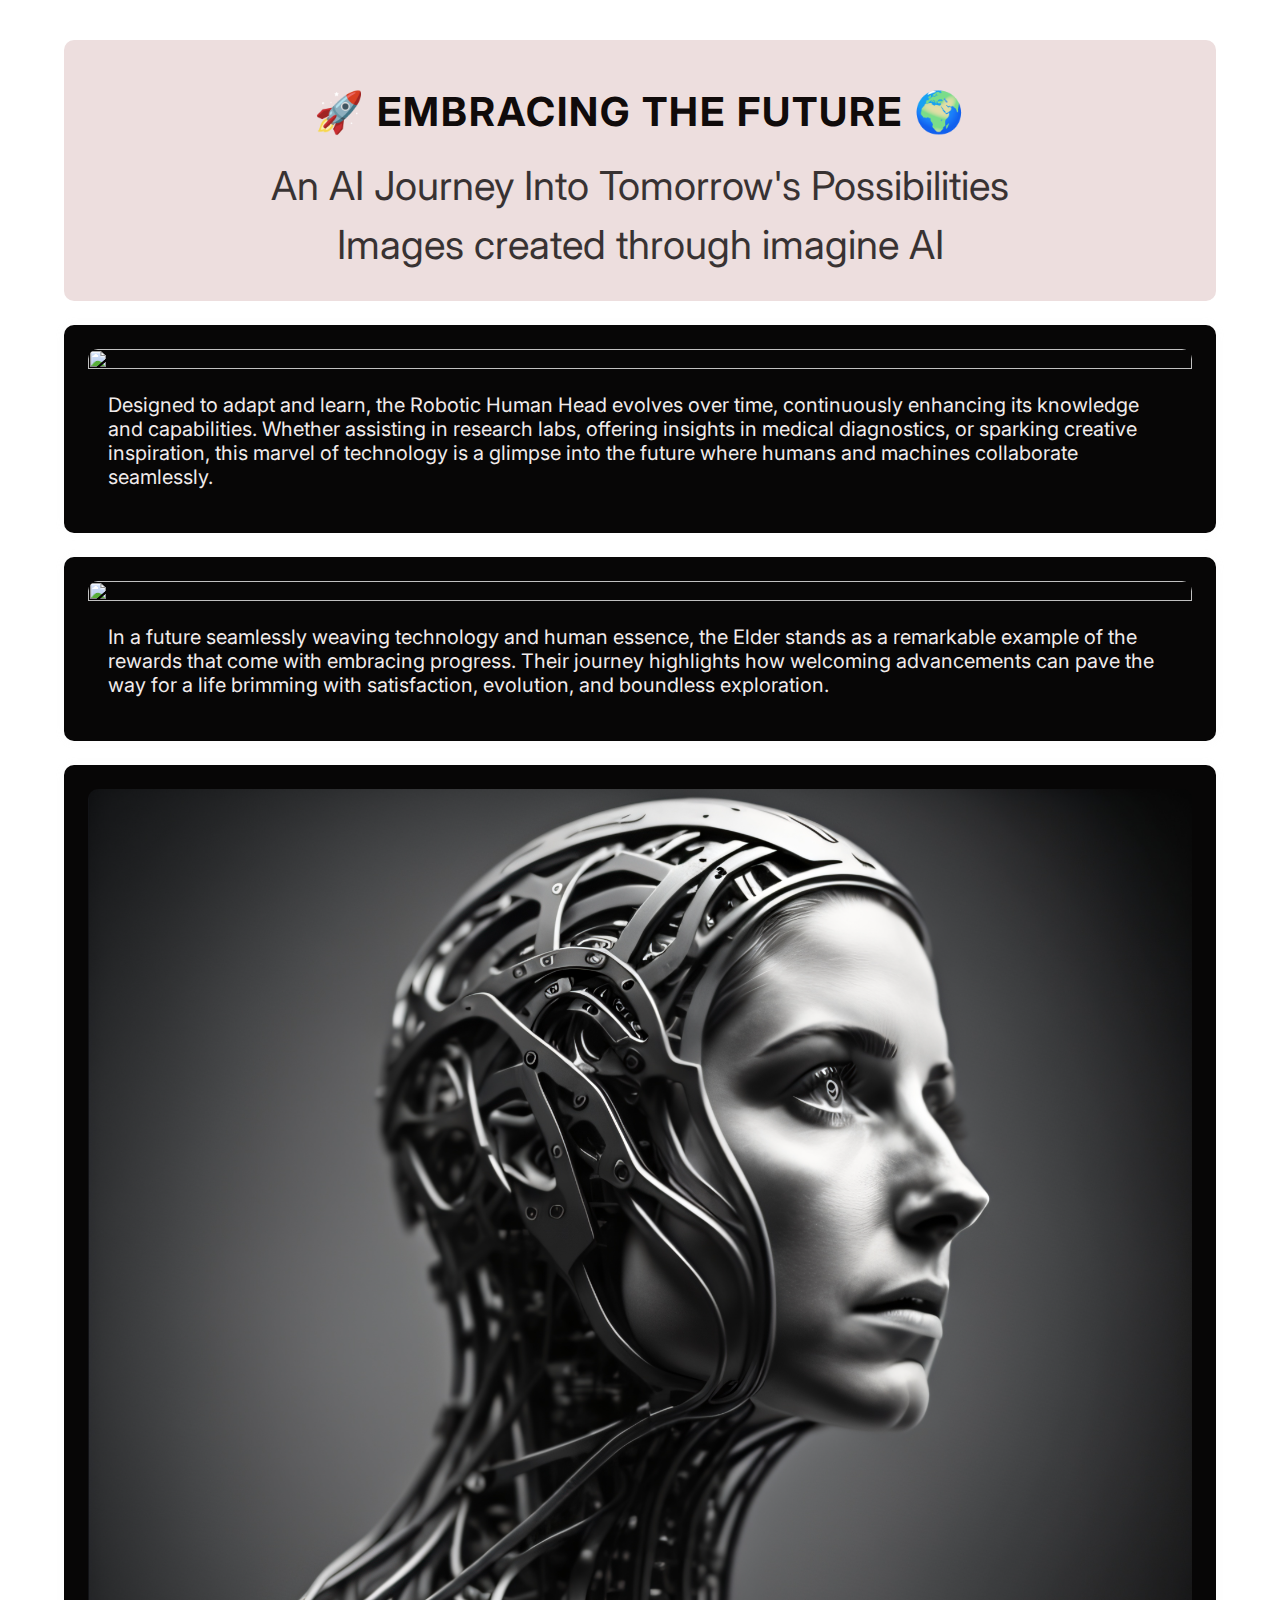
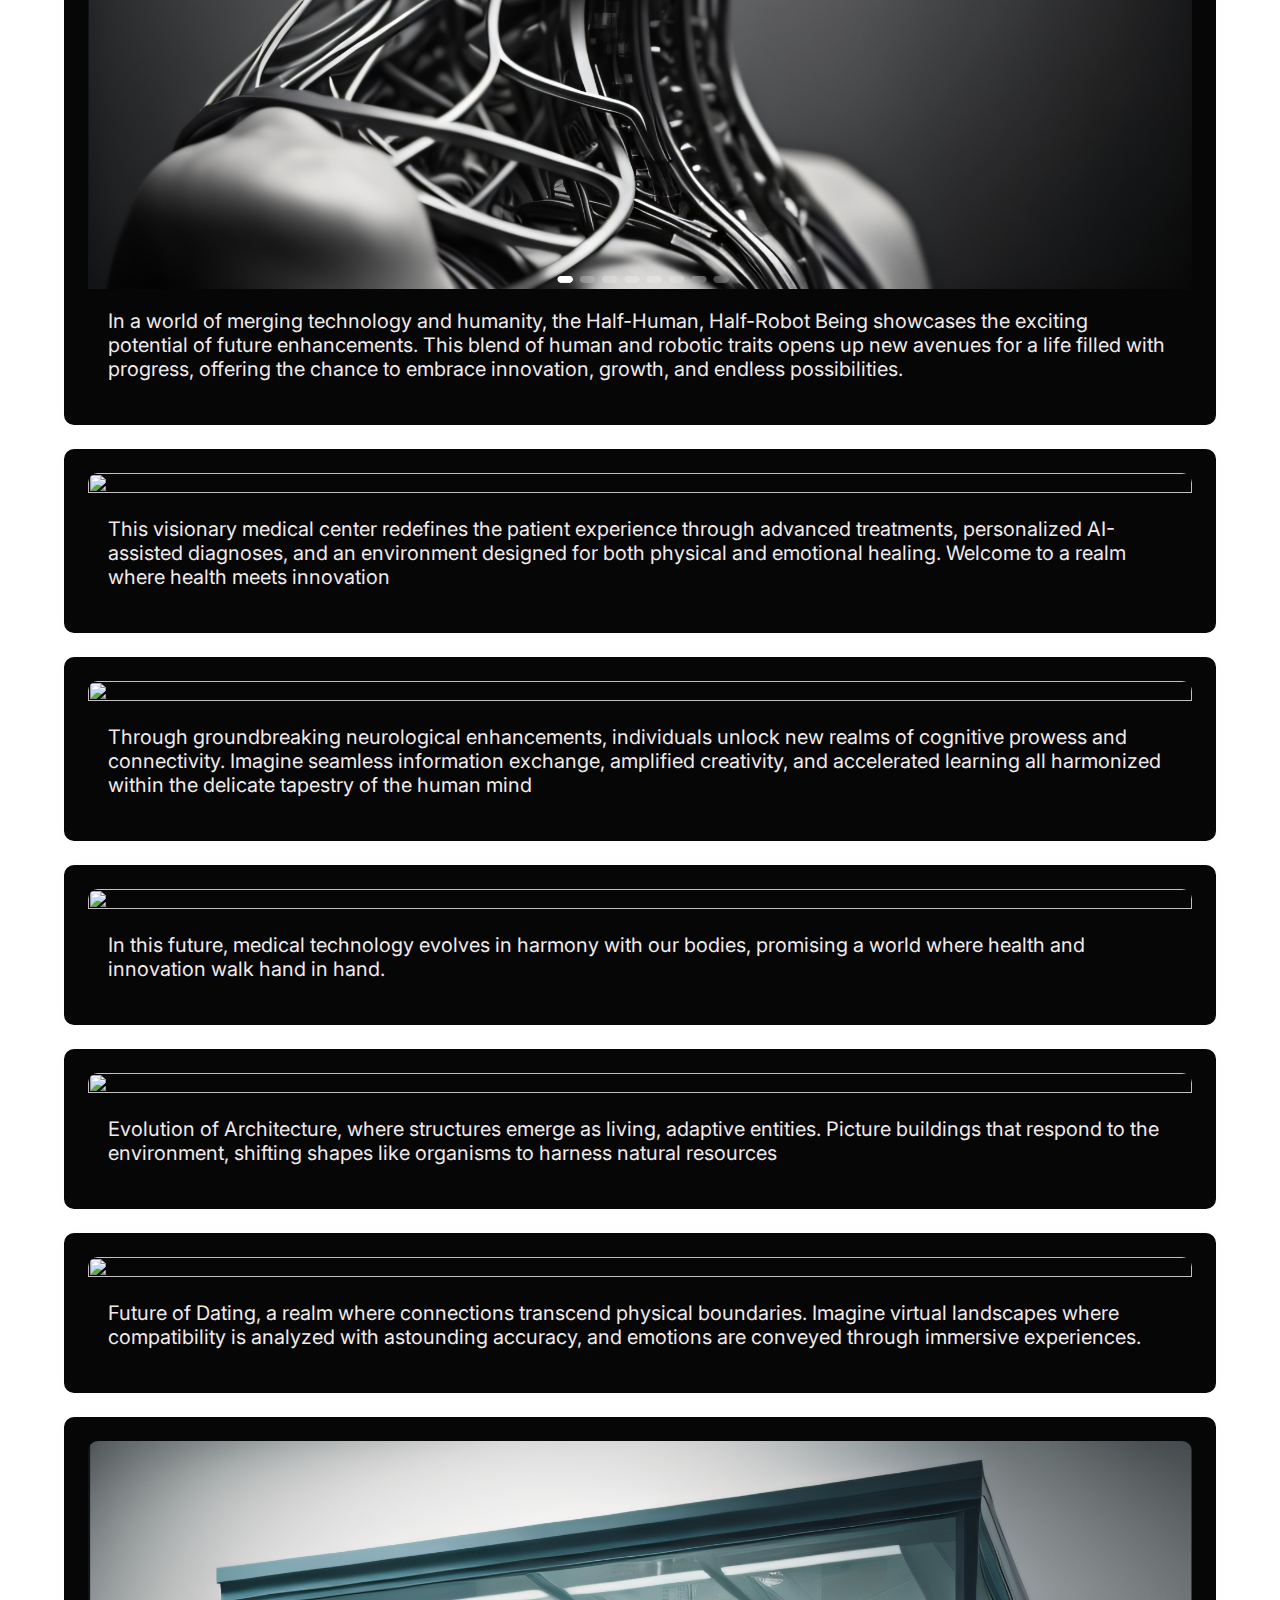
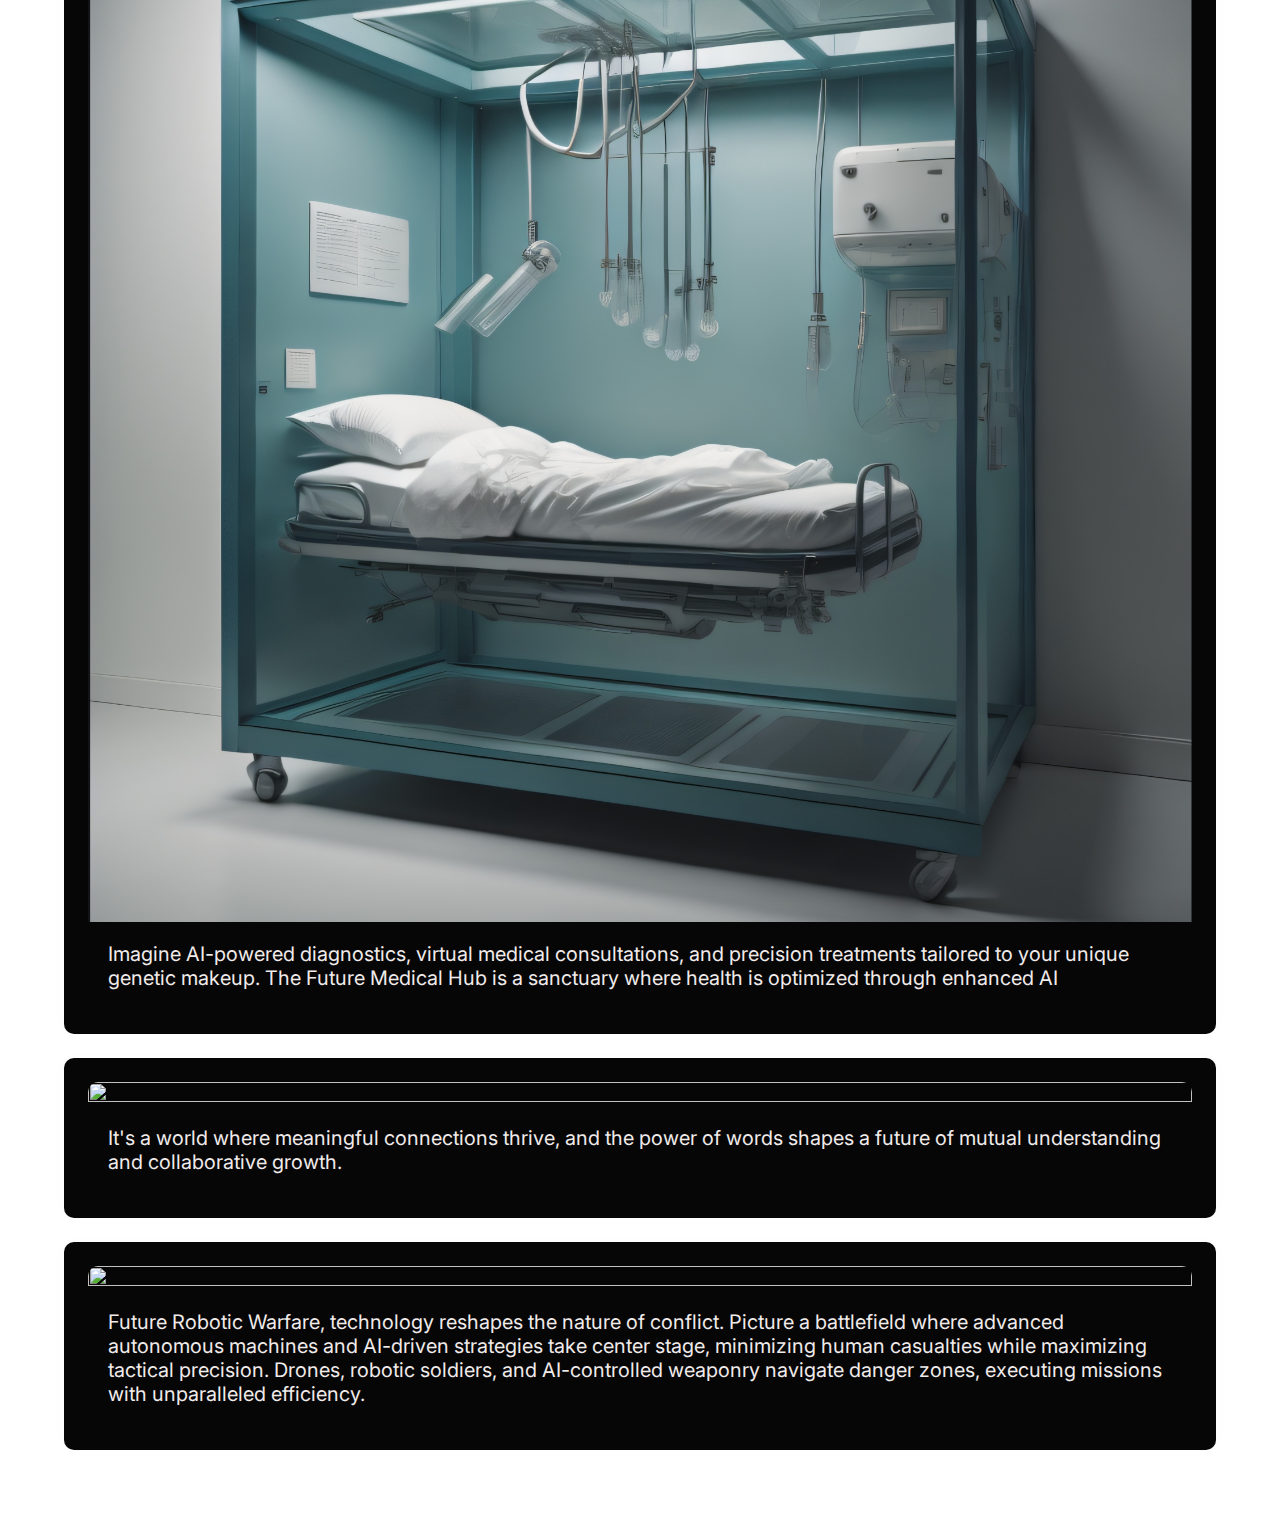
==== commit 06c92b34: "Update index.html" ====
--- a/index.html
+++ b/index.html
@@ -13,6 +13,7 @@
     <div class="banner" id="banner">
         <div class="banner-title">🚀 Embracing the Future 🌍</div>
         <div class="banner-subtitle">An AI Journey Into Tomorrow's Possibilities</div>
+        <div class="banner-subtitle"> Images created through imagine AI </div>
     </div>
 
     <div class="team-member-card" id="teamMemberCard2"> 
